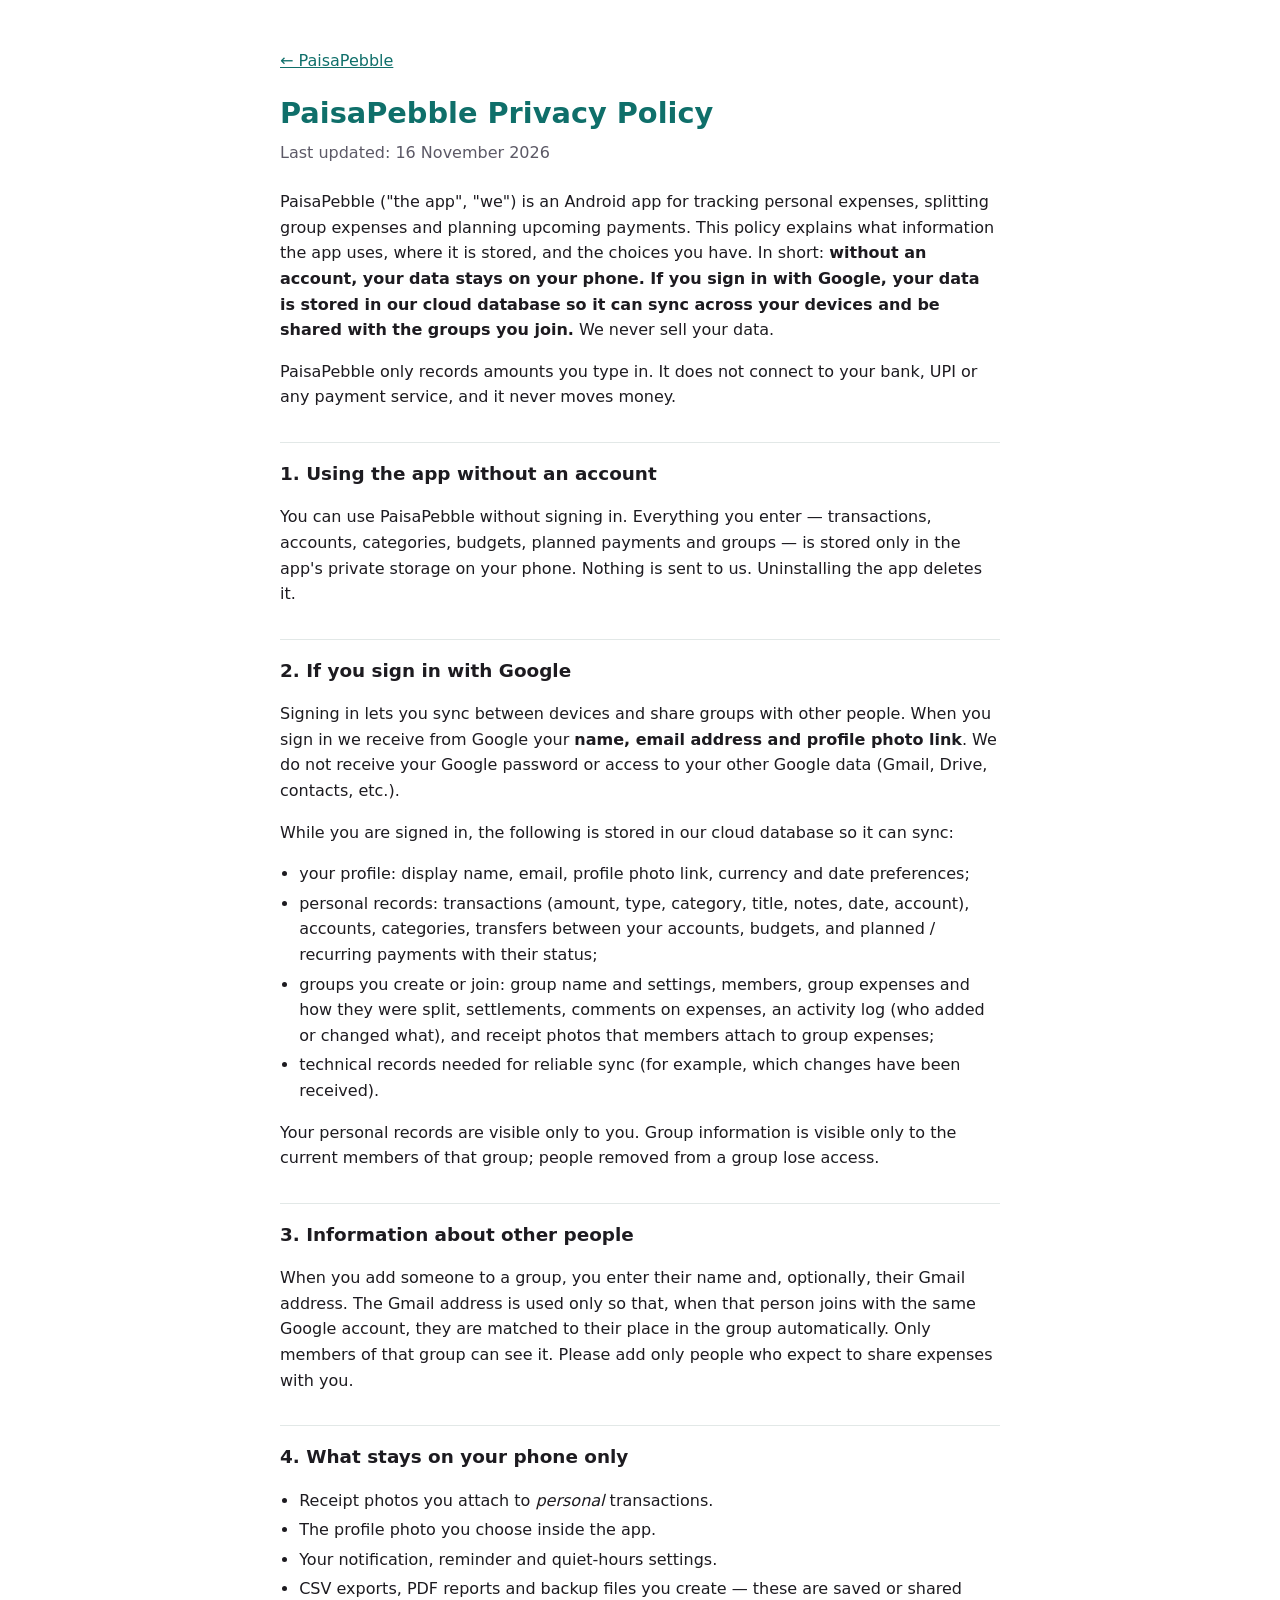
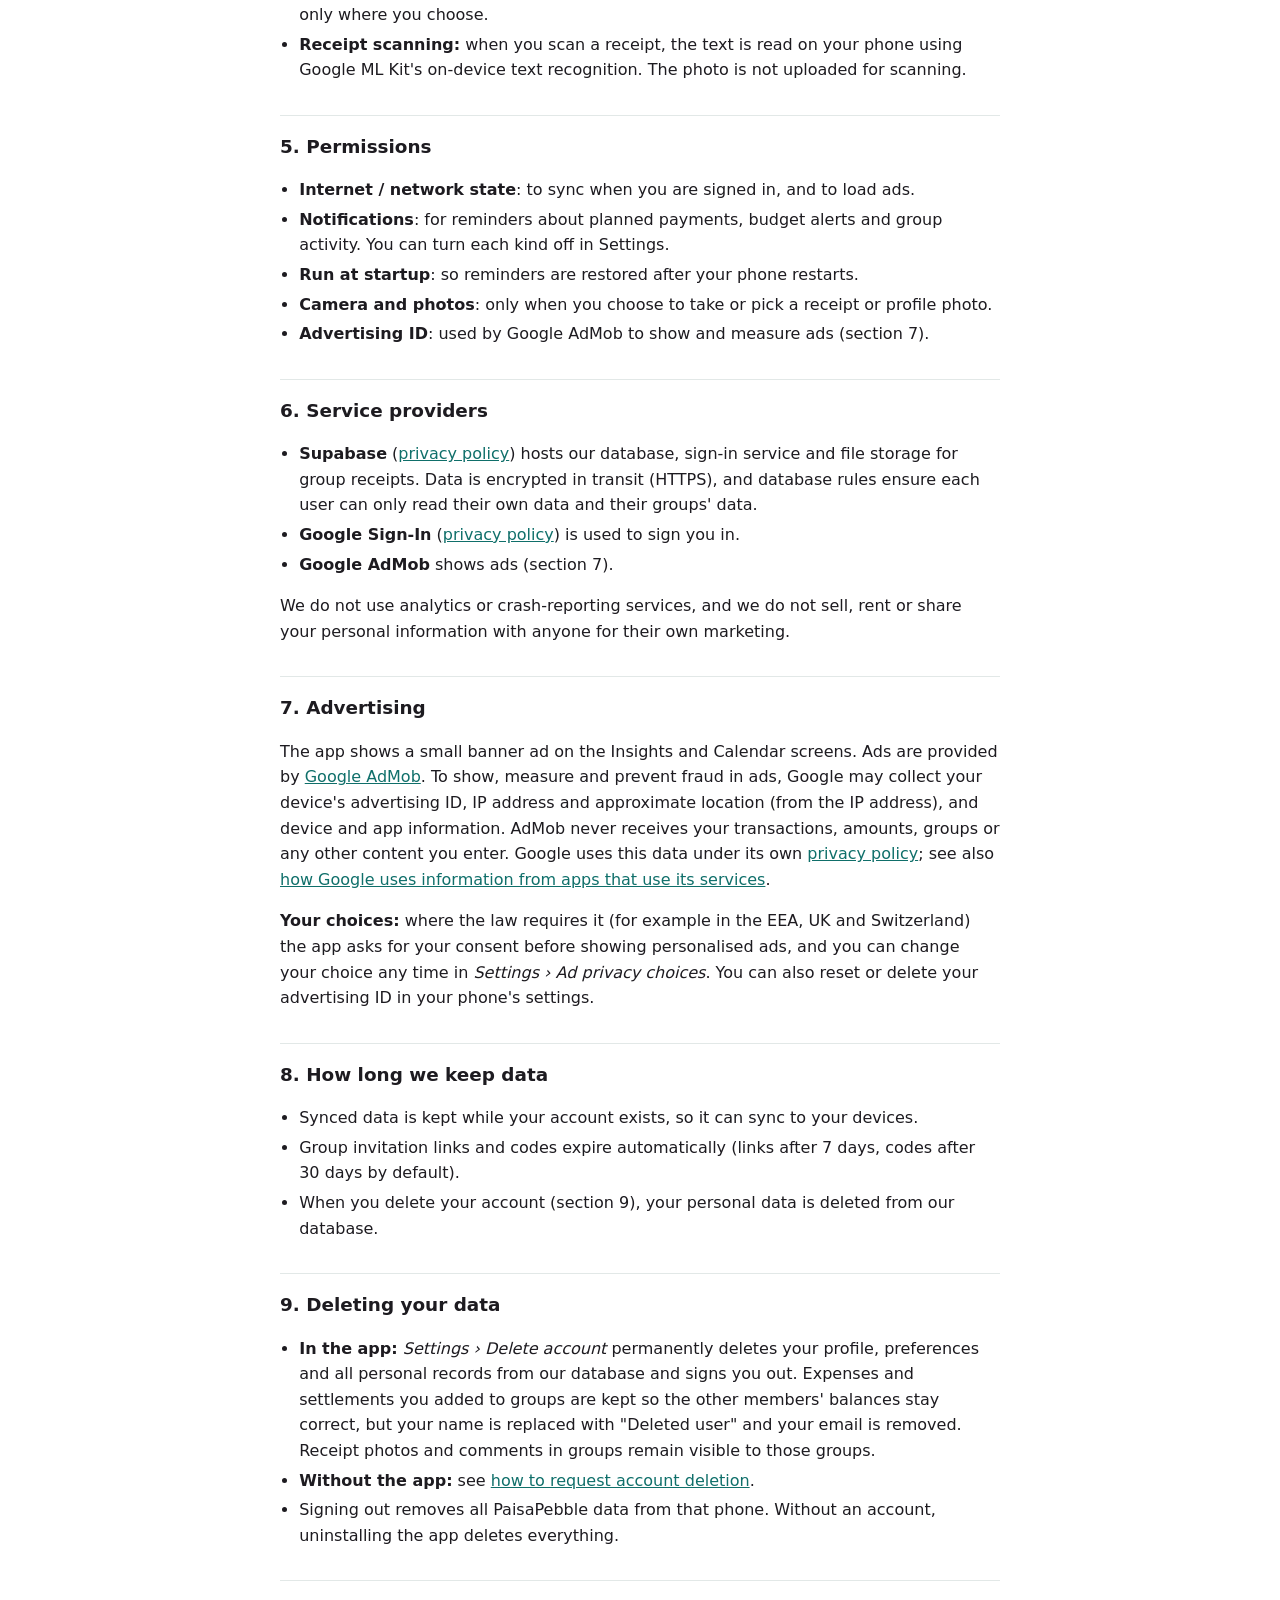
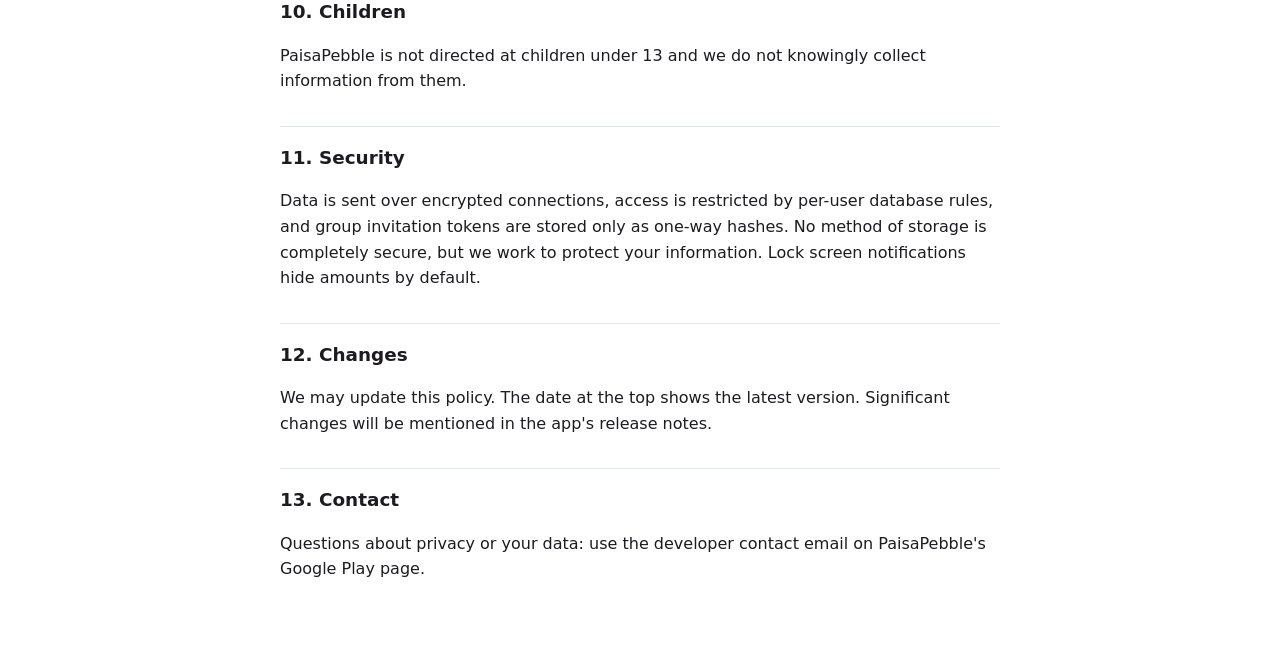
==== paisapebble/privacy-policy.html @ 3e8bea6a "Add PaisaPebble: home, privacy policy, account deletion Co-Authored-By: Claude Opus 5.5 <noreply@ant" ====
<!doctype html>
<html lang="en">
<head>
<meta charset="utf-8">
<meta name="viewport" content="width=device-width, initial-scale=1">
<title>PaisaPebble – Privacy Policy</title>
<style>
  :root { --bg: #ffffff; --fg: #1d1b20; --muted: #5c5966; --accent: #0f6f6a; --line: #e2e8e7; }
  @media (prefers-color-scheme: dark) {
    :root { --bg: #111615; --fg: #e3ebea; --muted: #a9b6b4; --accent: #6fd3cb; --line: #26302f; }
  }
  body { margin: 0; background: var(--bg); color: var(--fg);
         font: 16px/1.6 system-ui, -apple-system, "Segoe UI", Roboto, sans-serif; }
  main { max-width: 720px; margin: 0 auto; padding: 32px 16px 64px; }
  h1 { font-size: 1.8rem; margin: 0 0 4px; color: var(--accent); }
  h2 { font-size: 1.15rem; margin: 32px 0 8px; padding-top: 16px; border-top: 1px solid var(--line); }
  p.updated { color: var(--muted); margin: 0 0 24px; }
  ul { padding-left: 1.2rem; }
  li { margin: 4px 0; }
  a { color: var(--accent); }
</style>
</head>
<body>
<main>
<p><a href="./">← PaisaPebble</a></p>
<h1>PaisaPebble Privacy Policy</h1>
<p class="updated">Last updated: 16 November 2026</p>

<p>PaisaPebble ("the app", "we") is an Android app for tracking personal expenses, splitting group
expenses and planning upcoming payments. This policy explains what information the app uses, where
it is stored, and the choices you have. In short: <strong>without an account, your data stays on
your phone. If you sign in with Google, your data is stored in our cloud database so it can sync
across your devices and be shared with the groups you join.</strong> We never sell your data.</p>

<p>PaisaPebble only records amounts you type in. It does not connect to your bank, UPI or any
payment service, and it never moves money.</p>

<h2>1. Using the app without an account</h2>
<p>You can use PaisaPebble without signing in. Everything you enter — transactions, accounts,
categories, budgets, planned payments and groups — is stored only in the app's private storage on
your phone. Nothing is sent to us. Uninstalling the app deletes it.</p>

<h2>2. If you sign in with Google</h2>
<p>Signing in lets you sync between devices and share groups with other people. When you sign in we
receive from Google your <strong>name, email address and profile photo link</strong>. We do not
receive your Google password or access to your other Google data (Gmail, Drive, contacts, etc.).</p>
<p>While you are signed in, the following is stored in our cloud database so it can sync:</p>
<ul>
  <li>your profile: display name, email, profile photo link, currency and date preferences;</li>
  <li>personal records: transactions (amount, type, category, title, notes, date, account),
      accounts, categories, transfers between your accounts, budgets, and planned / recurring
      payments with their status;</li>
  <li>groups you create or join: group name and settings, members, group expenses and how they were
      split, settlements, comments on expenses, an activity log (who added or changed what), and
      receipt photos that members attach to group expenses;</li>
  <li>technical records needed for reliable sync (for example, which changes have been received).</li>
</ul>
<p>Your personal records are visible only to you. Group information is visible only to the current
members of that group; people removed from a group lose access.</p>

<h2>3. Information about other people</h2>
<p>When you add someone to a group, you enter their name and, optionally, their Gmail address. The
Gmail address is used only so that, when that person joins with the same Google account, they are
matched to their place in the group automatically. Only members of that group can see it. Please
add only people who expect to share expenses with you.</p>

<h2>4. What stays on your phone only</h2>
<ul>
  <li>Receipt photos you attach to <em>personal</em> transactions.</li>
  <li>The profile photo you choose inside the app.</li>
  <li>Your notification, reminder and quiet-hours settings.</li>
  <li>CSV exports, PDF reports and backup files you create — these are saved or shared only where
      you choose.</li>
  <li><strong>Receipt scanning:</strong> when you scan a receipt, the text is read on your phone
      using Google ML Kit's on-device text recognition. The photo is not uploaded for scanning.</li>
</ul>

<h2>5. Permissions</h2>
<ul>
  <li><strong>Internet / network state</strong>: to sync when you are signed in, and to load ads.</li>
  <li><strong>Notifications</strong>: for reminders about planned payments, budget alerts and group
      activity. You can turn each kind off in Settings.</li>
  <li><strong>Run at startup</strong>: so reminders are restored after your phone restarts.</li>
  <li><strong>Camera and photos</strong>: only when you choose to take or pick a receipt or profile
      photo.</li>
  <li><strong>Advertising ID</strong>: used by Google AdMob to show and measure ads (section 7).</li>
</ul>

<h2>6. Service providers</h2>
<ul>
  <li><strong>Supabase</strong> (<a href="https://supabase.com/privacy">privacy policy</a>) hosts our
      database, sign-in service and file storage for group receipts. Data is encrypted in transit
      (HTTPS), and database rules ensure each user can only read their own data and their groups'
      data.</li>
  <li><strong>Google Sign-In</strong> (<a href="https://policies.google.com/privacy">privacy
      policy</a>) is used to sign you in.</li>
  <li><strong>Google AdMob</strong> shows ads (section 7).</li>
</ul>
<p>We do not use analytics or crash-reporting services, and we do not sell, rent or share your
personal information with anyone for their own marketing.</p>

<h2>7. Advertising</h2>
<p>The app shows a small banner ad on the Insights and Calendar screens. Ads are provided by <a
href="https://policies.google.com/technologies/ads">Google AdMob</a>. To show, measure and prevent
fraud in ads, Google may collect your device's advertising ID, IP address and approximate location
(from the IP address), and device and app information. AdMob never receives your transactions,
amounts, groups or any other content you enter. Google uses this data under its own <a
href="https://policies.google.com/privacy">privacy policy</a>; see also <a
href="https://policies.google.com/technologies/partner-sites">how Google uses information from apps
that use its services</a>.</p>
<p><strong>Your choices:</strong> where the law requires it (for example in the EEA, UK and
Switzerland) the app asks for your consent before showing personalised ads, and you can change your
choice any time in <em>Settings › Ad privacy choices</em>. You can also reset or delete your
advertising ID in your phone's settings.</p>

<h2>8. How long we keep data</h2>
<ul>
  <li>Synced data is kept while your account exists, so it can sync to your devices.</li>
  <li>Group invitation links and codes expire automatically (links after 7 days, codes after 30
      days by default).</li>
  <li>When you delete your account (section 9), your personal data is deleted from our database.</li>
</ul>

<h2>9. Deleting your data</h2>
<ul>
  <li><strong>In the app:</strong> <em>Settings › Delete account</em> permanently deletes your
      profile, preferences and all personal records from our database and signs you out. Expenses
      and settlements you added to groups are kept so the other members' balances stay correct, but
      your name is replaced with "Deleted user" and your email is removed. Receipt photos and
      comments in groups remain visible to those groups.</li>
  <li><strong>Without the app:</strong> see <a href="delete-account.html">how to request account
      deletion</a>.</li>
  <li>Signing out removes all PaisaPebble data from that phone. Without an account, uninstalling the
      app deletes everything.</li>
</ul>

<h2>10. Children</h2>
<p>PaisaPebble is not directed at children under 13 and we do not knowingly collect information from
them.</p>

<h2>11. Security</h2>
<p>Data is sent over encrypted connections, access is restricted by per-user database rules, and
group invitation tokens are stored only as one-way hashes. No method of storage is completely secure,
but we work to protect your information. Lock screen notifications hide amounts by default.</p>

<h2>12. Changes</h2>
<p>We may update this policy. The date at the top shows the latest version. Significant changes will
be mentioned in the app's release notes.</p>

<h2>13. Contact</h2>
<p>Questions about privacy or your data: use the developer contact email on PaisaPebble's Google Play
page.</p>
</main>
</body>
</html>
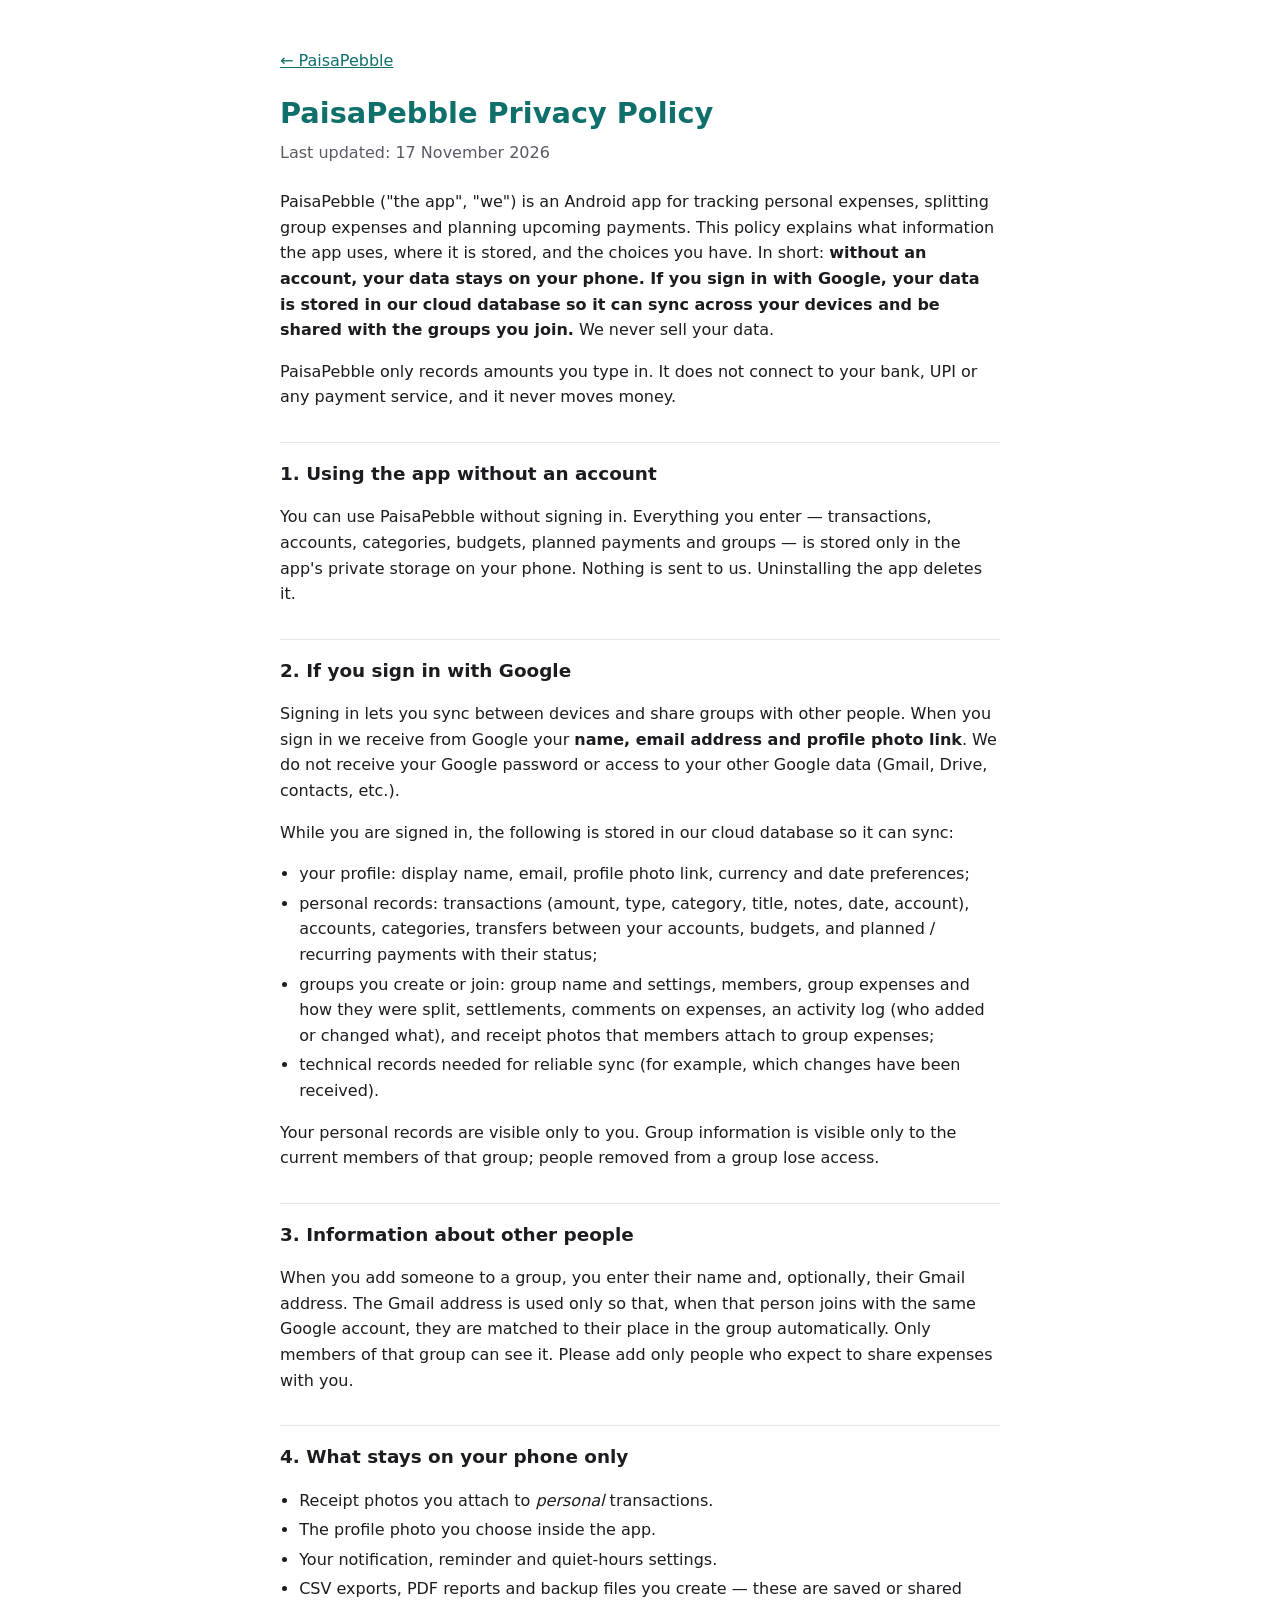
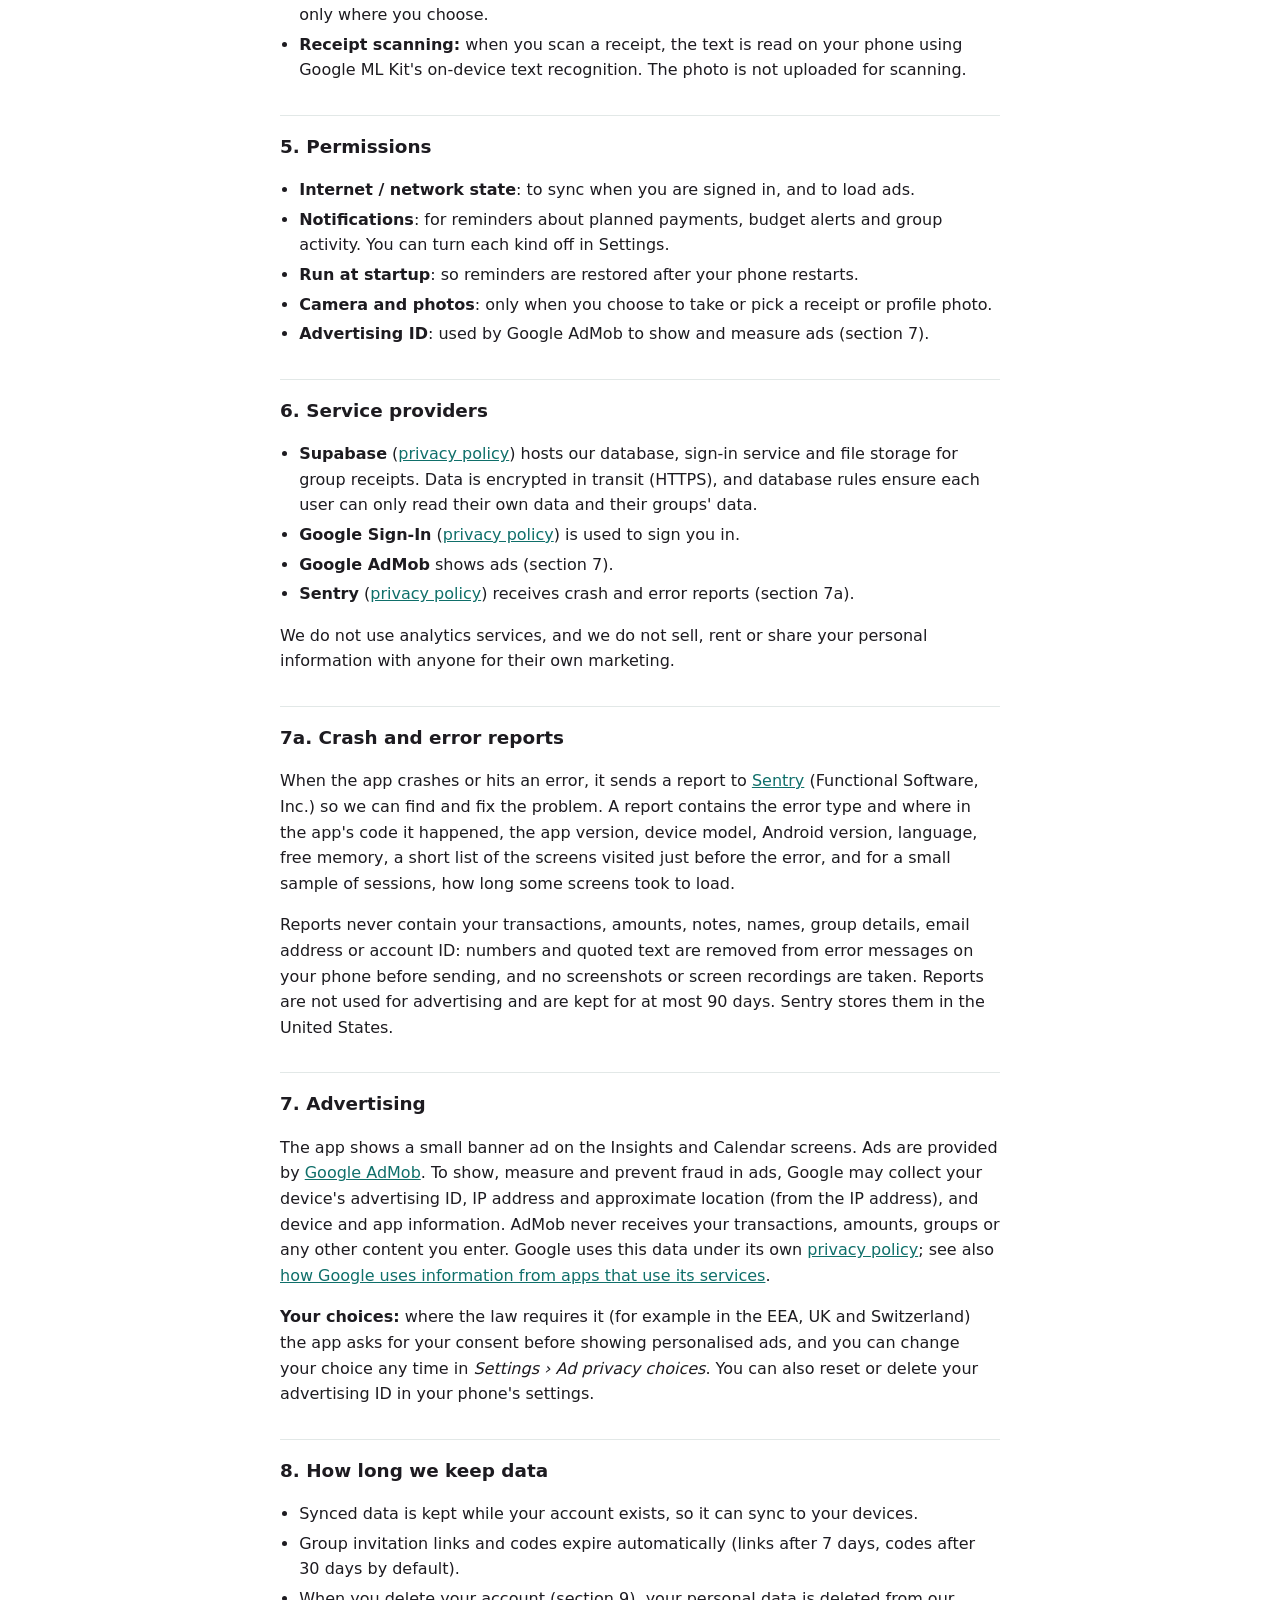
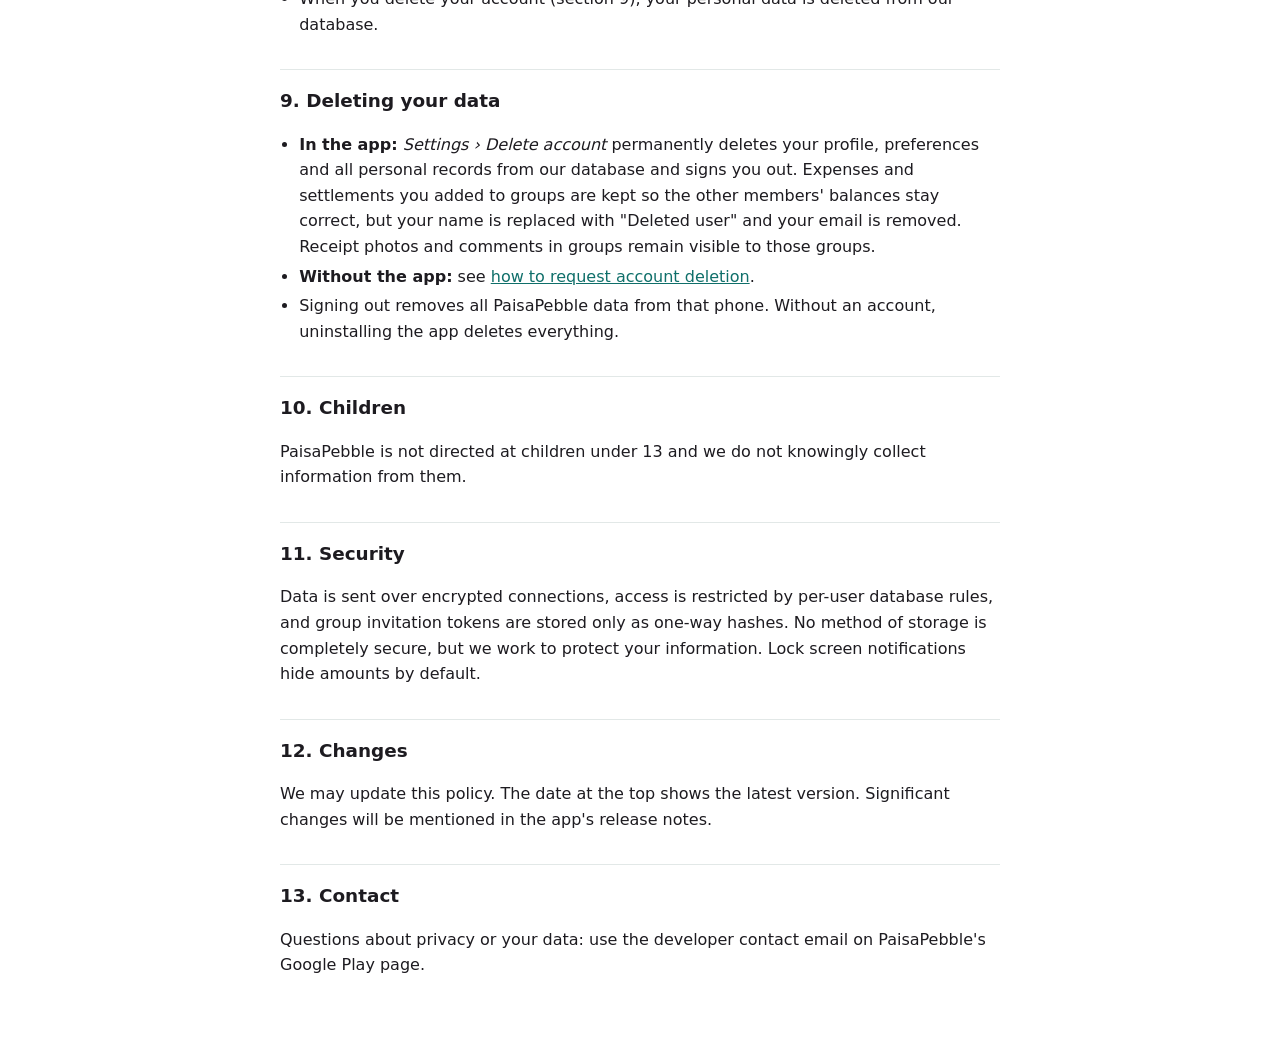
==== commit 3f632b5c: "PaisaPebble privacy policy: add Sentry crash reports Co-Authored-By: Claude Opus 5.5 <noreply@anthro" ====
--- a/paisapebble/privacy-policy.html
+++ b/paisapebble/privacy-policy.html
@@ -24,7 +24,7 @@
 <main>
 <p><a href="./">← PaisaPebble</a></p>
 <h1>PaisaPebble Privacy Policy</h1>
-<p class="updated">Last updated: 16 November 2026</p>
+<p class="updated">Last updated: 17 November 2026</p>
 
 <p>PaisaPebble ("the app", "we") is an Android app for tracking personal expenses, splitting group
 expenses and planning upcoming payments. This policy explains what information the app uses, where
@@ -95,9 +95,22 @@
   <li><strong>Google Sign-In</strong> (<a href="https://policies.google.com/privacy">privacy
       policy</a>) is used to sign you in.</li>
   <li><strong>Google AdMob</strong> shows ads (section 7).</li>
+  <li><strong>Sentry</strong> (<a href="https://sentry.io/privacy/">privacy policy</a>) receives crash
+      and error reports (section 7a).</li>
 </ul>
-<p>We do not use analytics or crash-reporting services, and we do not sell, rent or share your
-personal information with anyone for their own marketing.</p>
+<p>We do not use analytics services, and we do not sell, rent or share your personal information with
+anyone for their own marketing.</p>
+
+<h2>7a. Crash and error reports</h2>
+<p>When the app crashes or hits an error, it sends a report to <a
+href="https://sentry.io/privacy/">Sentry</a> (Functional Software, Inc.) so we can find and fix the
+problem. A report contains the error type and where in the app's code it happened, the app version,
+device model, Android version, language, free memory, a short list of the screens visited just
+before the error, and for a small sample of sessions, how long some screens took to load.</p>
+<p>Reports never contain your transactions, amounts, notes, names, group details, email address or
+account ID: numbers and quoted text are removed from error messages on your phone before sending, and
+no screenshots or screen recordings are taken. Reports are not used for advertising and are kept for
+at most 90 days. Sentry stores them in the United States.</p>
 
 <h2>7. Advertising</h2>
 <p>The app shows a small banner ad on the Insights and Calendar screens. Ads are provided by <a
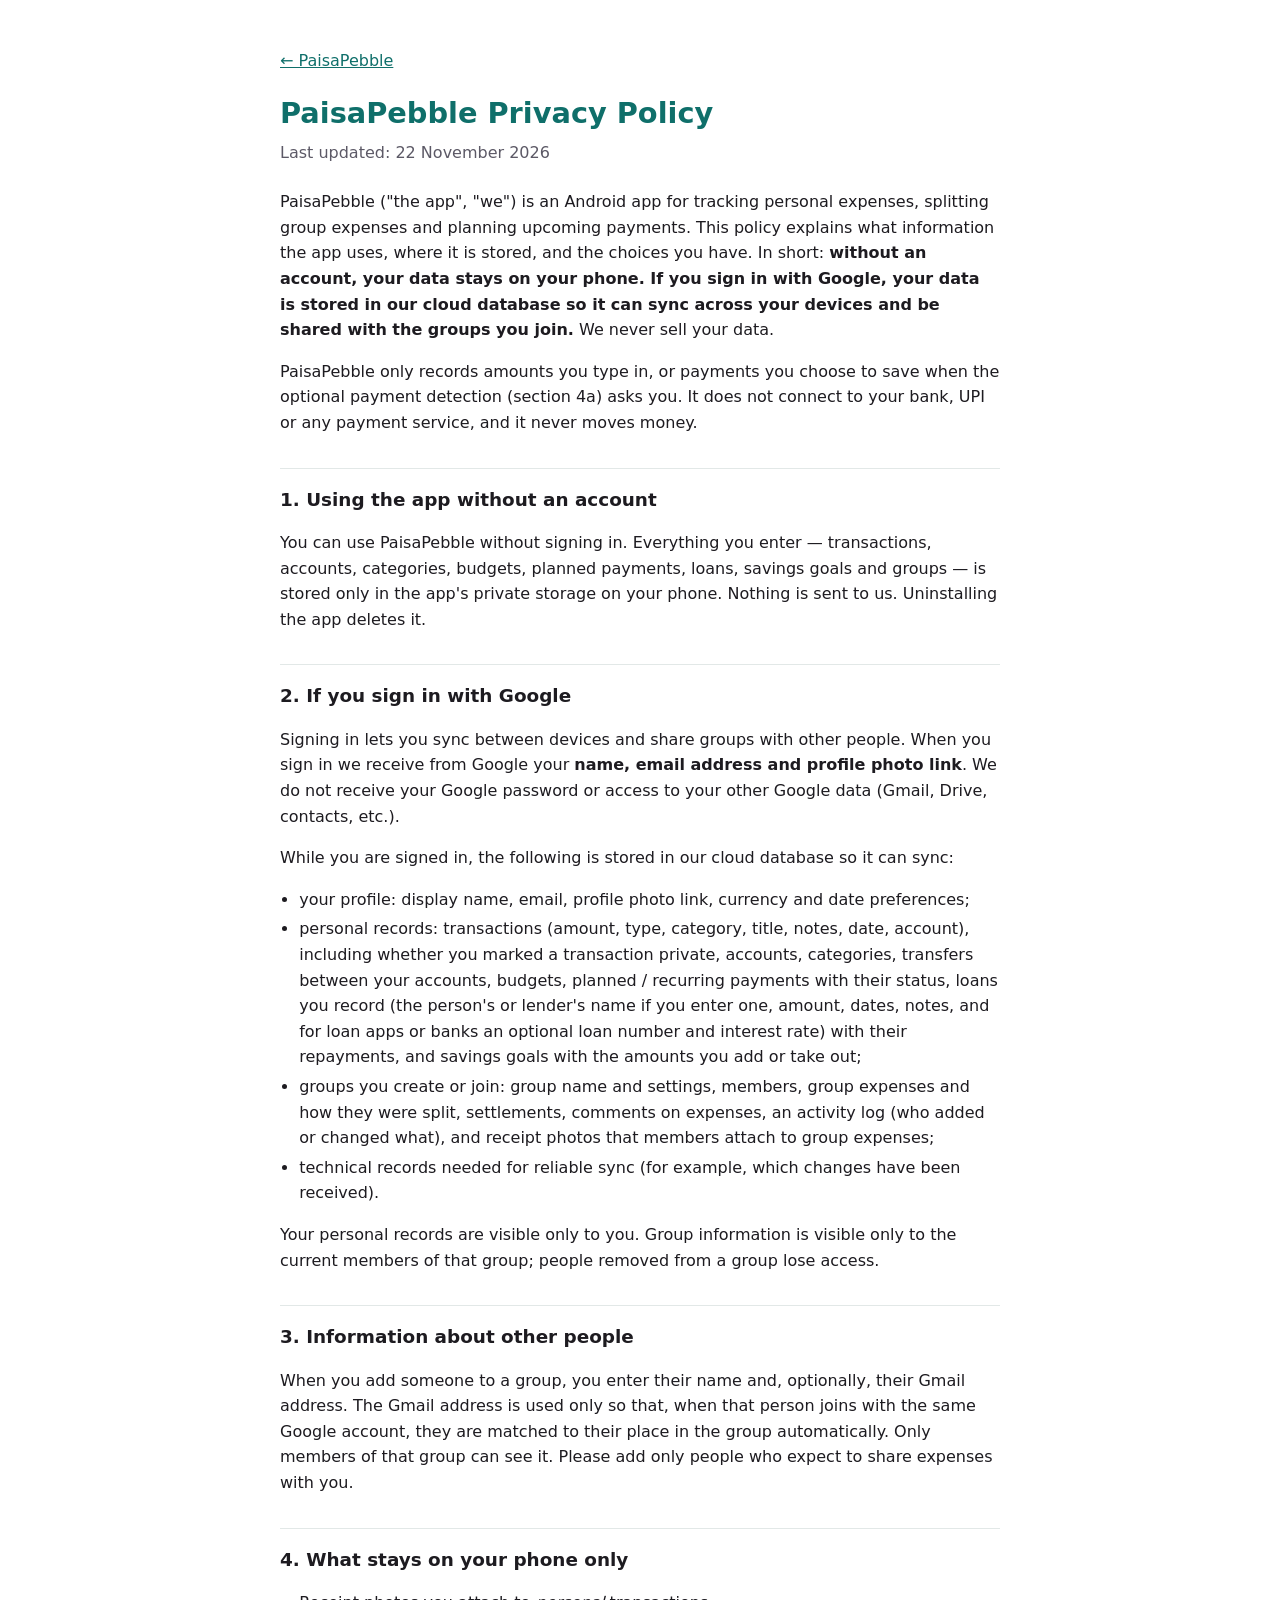
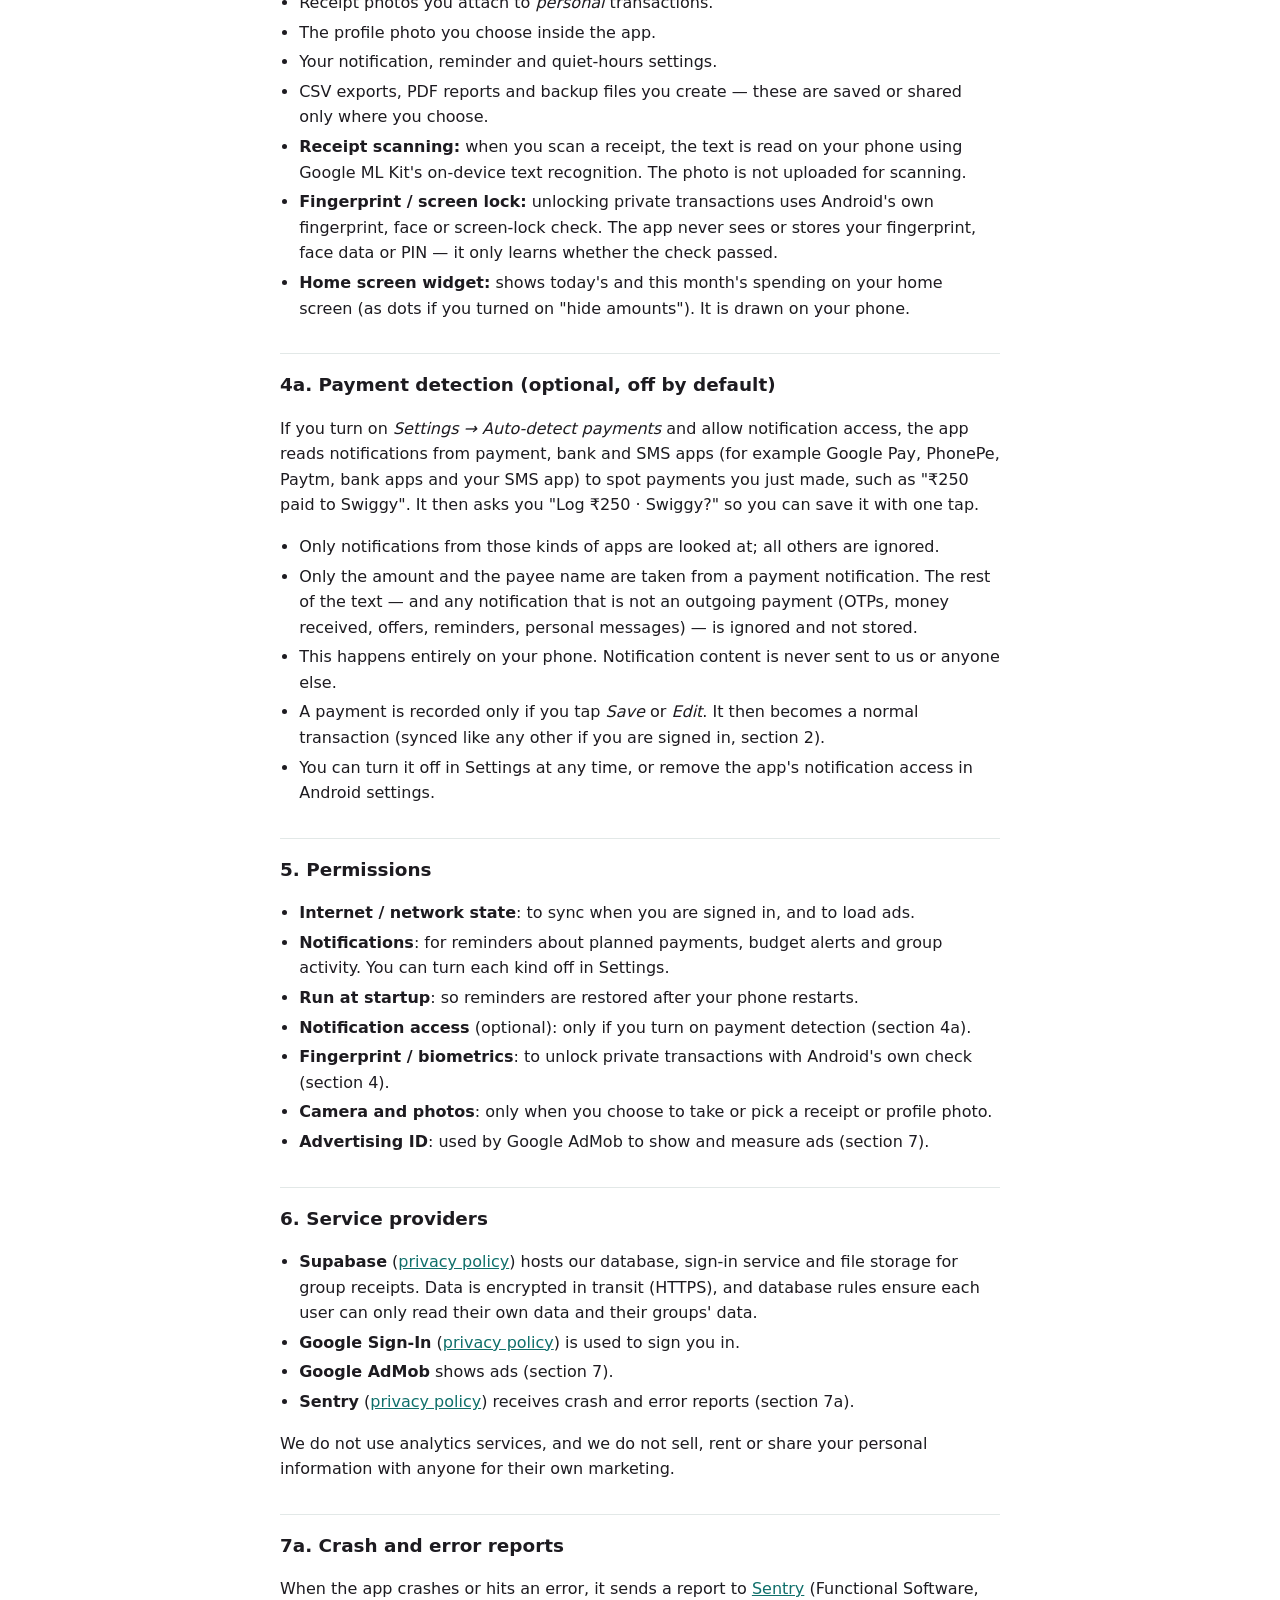
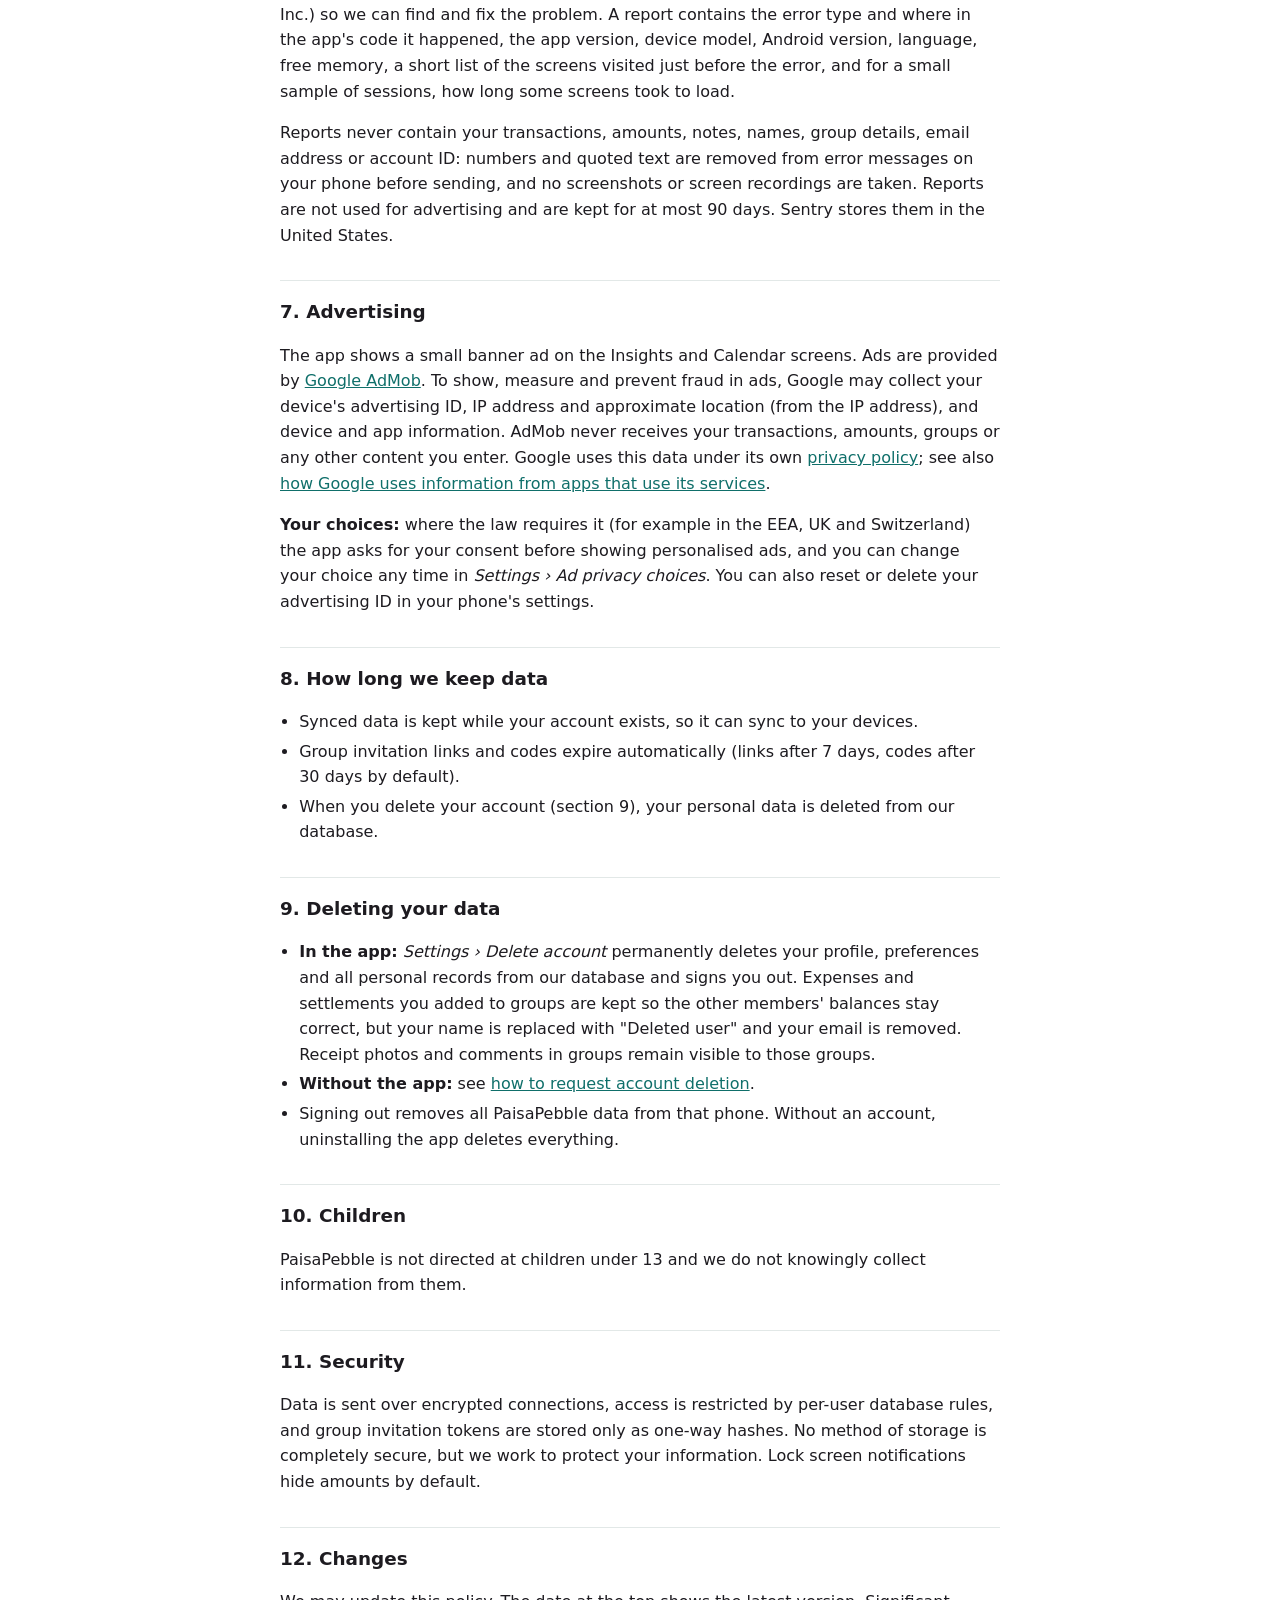
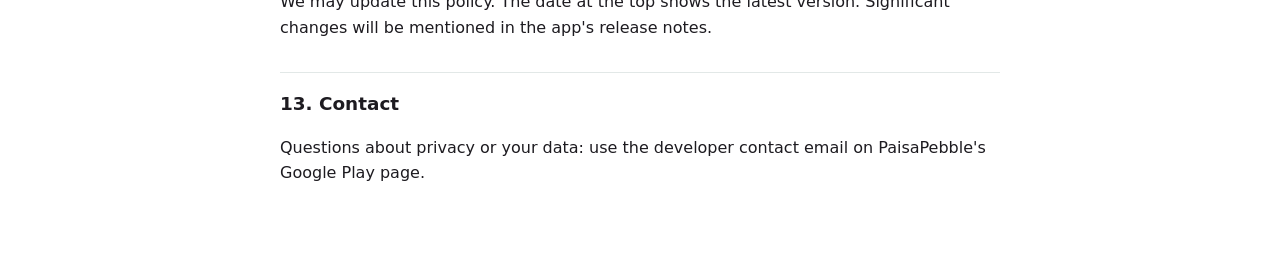
==== commit 7e094ee6: "PaisaPebble privacy policy: loans, savings goals, private transactions, payment detection Co-Authore" ====
--- a/paisapebble/privacy-policy.html
+++ b/paisapebble/privacy-policy.html
@@ -24,7 +24,7 @@
 <main>
 <p><a href="./">← PaisaPebble</a></p>
 <h1>PaisaPebble Privacy Policy</h1>
-<p class="updated">Last updated: 17 November 2026</p>
+<p class="updated">Last updated: 22 November 2026</p>
 
 <p>PaisaPebble ("the app", "we") is an Android app for tracking personal expenses, splitting group
 expenses and planning upcoming payments. This policy explains what information the app uses, where
@@ -32,12 +32,13 @@
 your phone. If you sign in with Google, your data is stored in our cloud database so it can sync
 across your devices and be shared with the groups you join.</strong> We never sell your data.</p>
 
-<p>PaisaPebble only records amounts you type in. It does not connect to your bank, UPI or any
-payment service, and it never moves money.</p>
+<p>PaisaPebble only records amounts you type in, or payments you choose to save when the optional
+payment detection (section 4a) asks you. It does not connect to your bank, UPI or any payment
+service, and it never moves money.</p>
 
 <h2>1. Using the app without an account</h2>
 <p>You can use PaisaPebble without signing in. Everything you enter — transactions, accounts,
-categories, budgets, planned payments and groups — is stored only in the app's private storage on
+categories, budgets, planned payments, loans, savings goals and groups — is stored only in the app's private storage on
 your phone. Nothing is sent to us. Uninstalling the app deletes it.</p>
 
 <h2>2. If you sign in with Google</h2>
@@ -48,8 +49,11 @@
 <ul>
   <li>your profile: display name, email, profile photo link, currency and date preferences;</li>
   <li>personal records: transactions (amount, type, category, title, notes, date, account),
-      accounts, categories, transfers between your accounts, budgets, and planned / recurring
-      payments with their status;</li>
+      including whether you marked a transaction private, accounts, categories, transfers between
+      your accounts, budgets, planned / recurring payments with their status, loans you record (the
+      person's or lender's name if you enter one, amount, dates, notes, and for loan apps or banks an
+      optional loan number and interest rate) with their repayments, and savings goals with the
+      amounts you add or take out;</li>
   <li>groups you create or join: group name and settings, members, group expenses and how they were
       split, settlements, comments on expenses, an activity log (who added or changed what), and
       receipt photos that members attach to group expenses;</li>
@@ -73,6 +77,29 @@
       you choose.</li>
   <li><strong>Receipt scanning:</strong> when you scan a receipt, the text is read on your phone
       using Google ML Kit's on-device text recognition. The photo is not uploaded for scanning.</li>
+  <li><strong>Fingerprint / screen lock:</strong> unlocking private transactions uses Android's
+      own fingerprint, face or screen-lock check. The app never sees or stores your fingerprint,
+      face data or PIN — it only learns whether the check passed.</li>
+  <li><strong>Home screen widget:</strong> shows today's and this month's spending on your home
+      screen (as dots if you turned on "hide amounts"). It is drawn on your phone.</li>
+</ul>
+
+<h2>4a. Payment detection (optional, off by default)</h2>
+<p>If you turn on <em>Settings → Auto-detect payments</em> and allow notification access, the app
+reads notifications from payment, bank and SMS apps (for example Google Pay, PhonePe, Paytm, bank
+apps and your SMS app) to spot payments you just made, such as "₹250 paid to Swiggy". It then asks
+you "Log ₹250 · Swiggy?" so you can save it with one tap.</p>
+<ul>
+  <li>Only notifications from those kinds of apps are looked at; all others are ignored.</li>
+  <li>Only the amount and the payee name are taken from a payment notification. The rest of the
+      text — and any notification that is not an outgoing payment (OTPs, money received, offers,
+      reminders, personal messages) — is ignored and not stored.</li>
+  <li>This happens entirely on your phone. Notification content is never sent to us or anyone
+      else.</li>
+  <li>A payment is recorded only if you tap <em>Save</em> or <em>Edit</em>. It then becomes a normal
+      transaction (synced like any other if you are signed in, section 2).</li>
+  <li>You can turn it off in Settings at any time, or remove the app's notification access in
+      Android settings.</li>
 </ul>
 
 <h2>5. Permissions</h2>
@@ -81,6 +108,10 @@
   <li><strong>Notifications</strong>: for reminders about planned payments, budget alerts and group
       activity. You can turn each kind off in Settings.</li>
   <li><strong>Run at startup</strong>: so reminders are restored after your phone restarts.</li>
+  <li><strong>Notification access</strong> (optional): only if you turn on payment detection
+      (section 4a).</li>
+  <li><strong>Fingerprint / biometrics</strong>: to unlock private transactions with Android's
+      own check (section 4).</li>
   <li><strong>Camera and photos</strong>: only when you choose to take or pick a receipt or profile
       photo.</li>
   <li><strong>Advertising ID</strong>: used by Google AdMob to show and measure ads (section 7).</li>
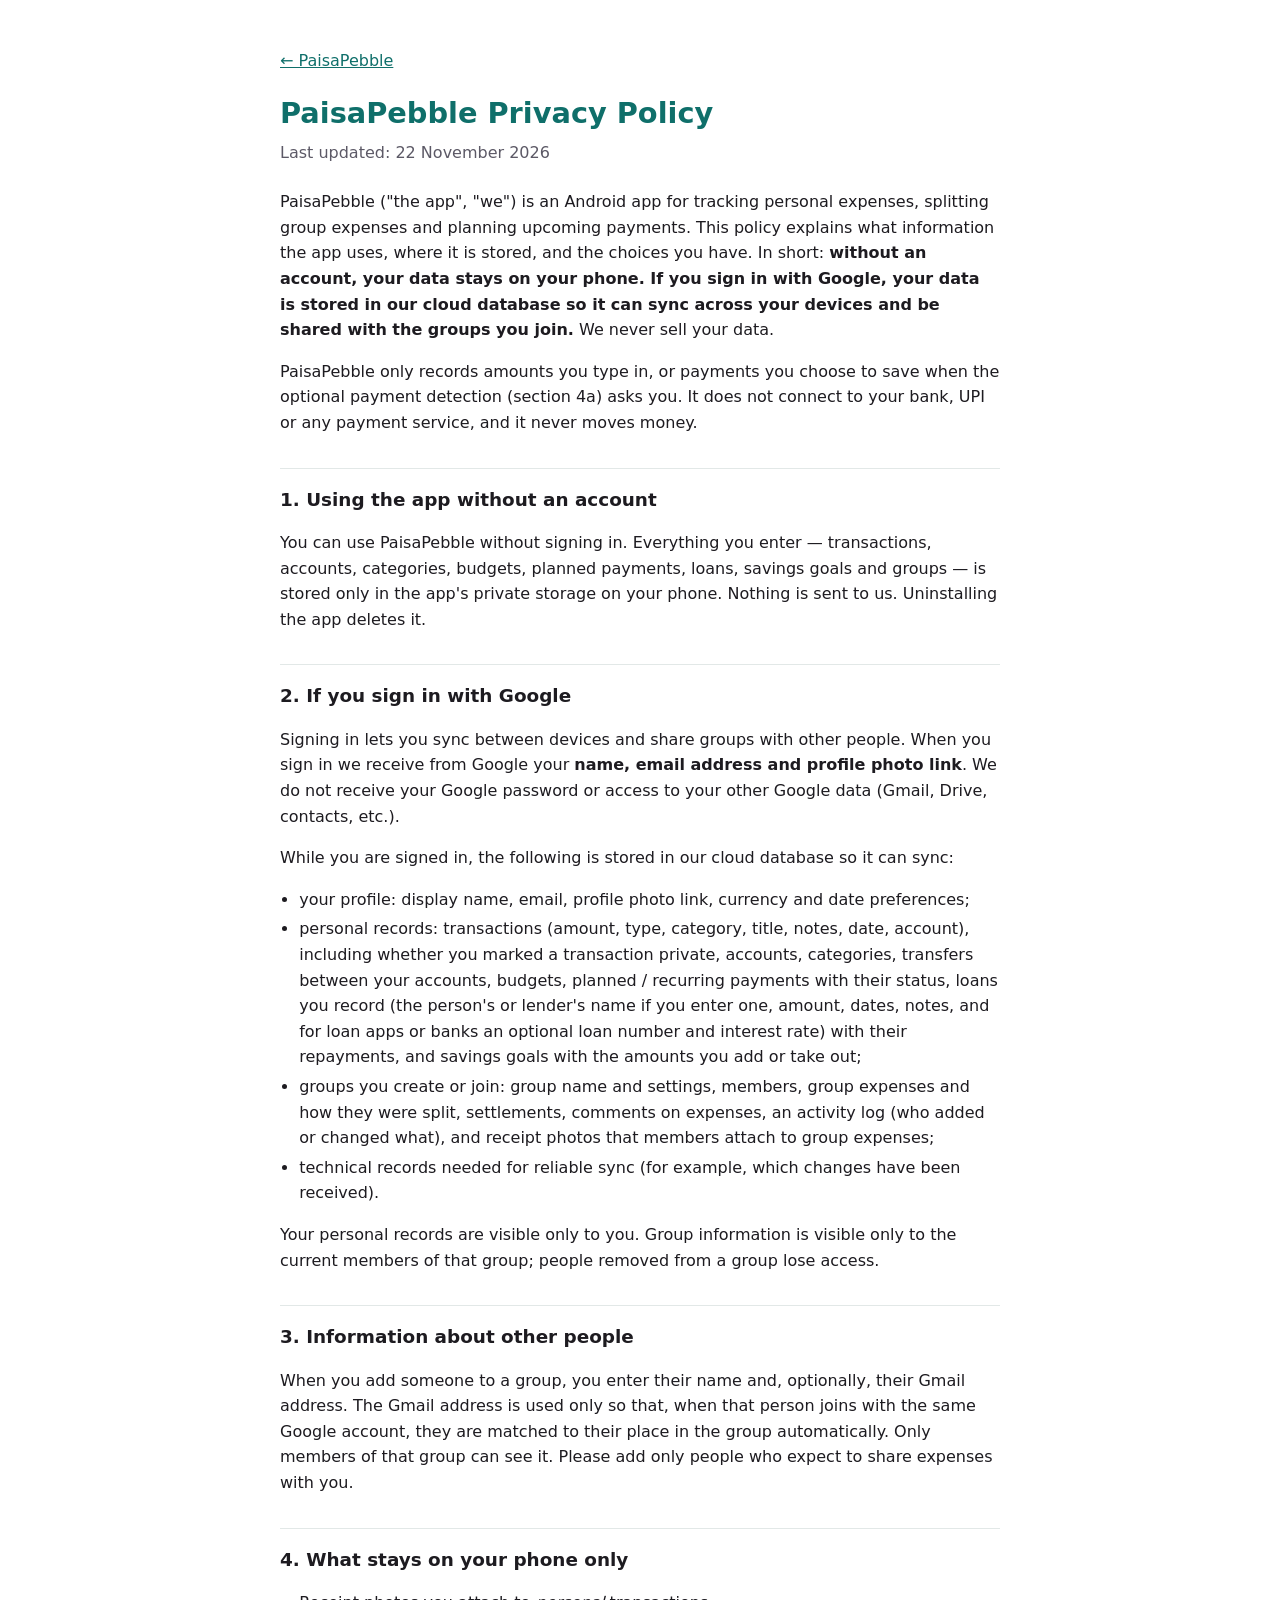
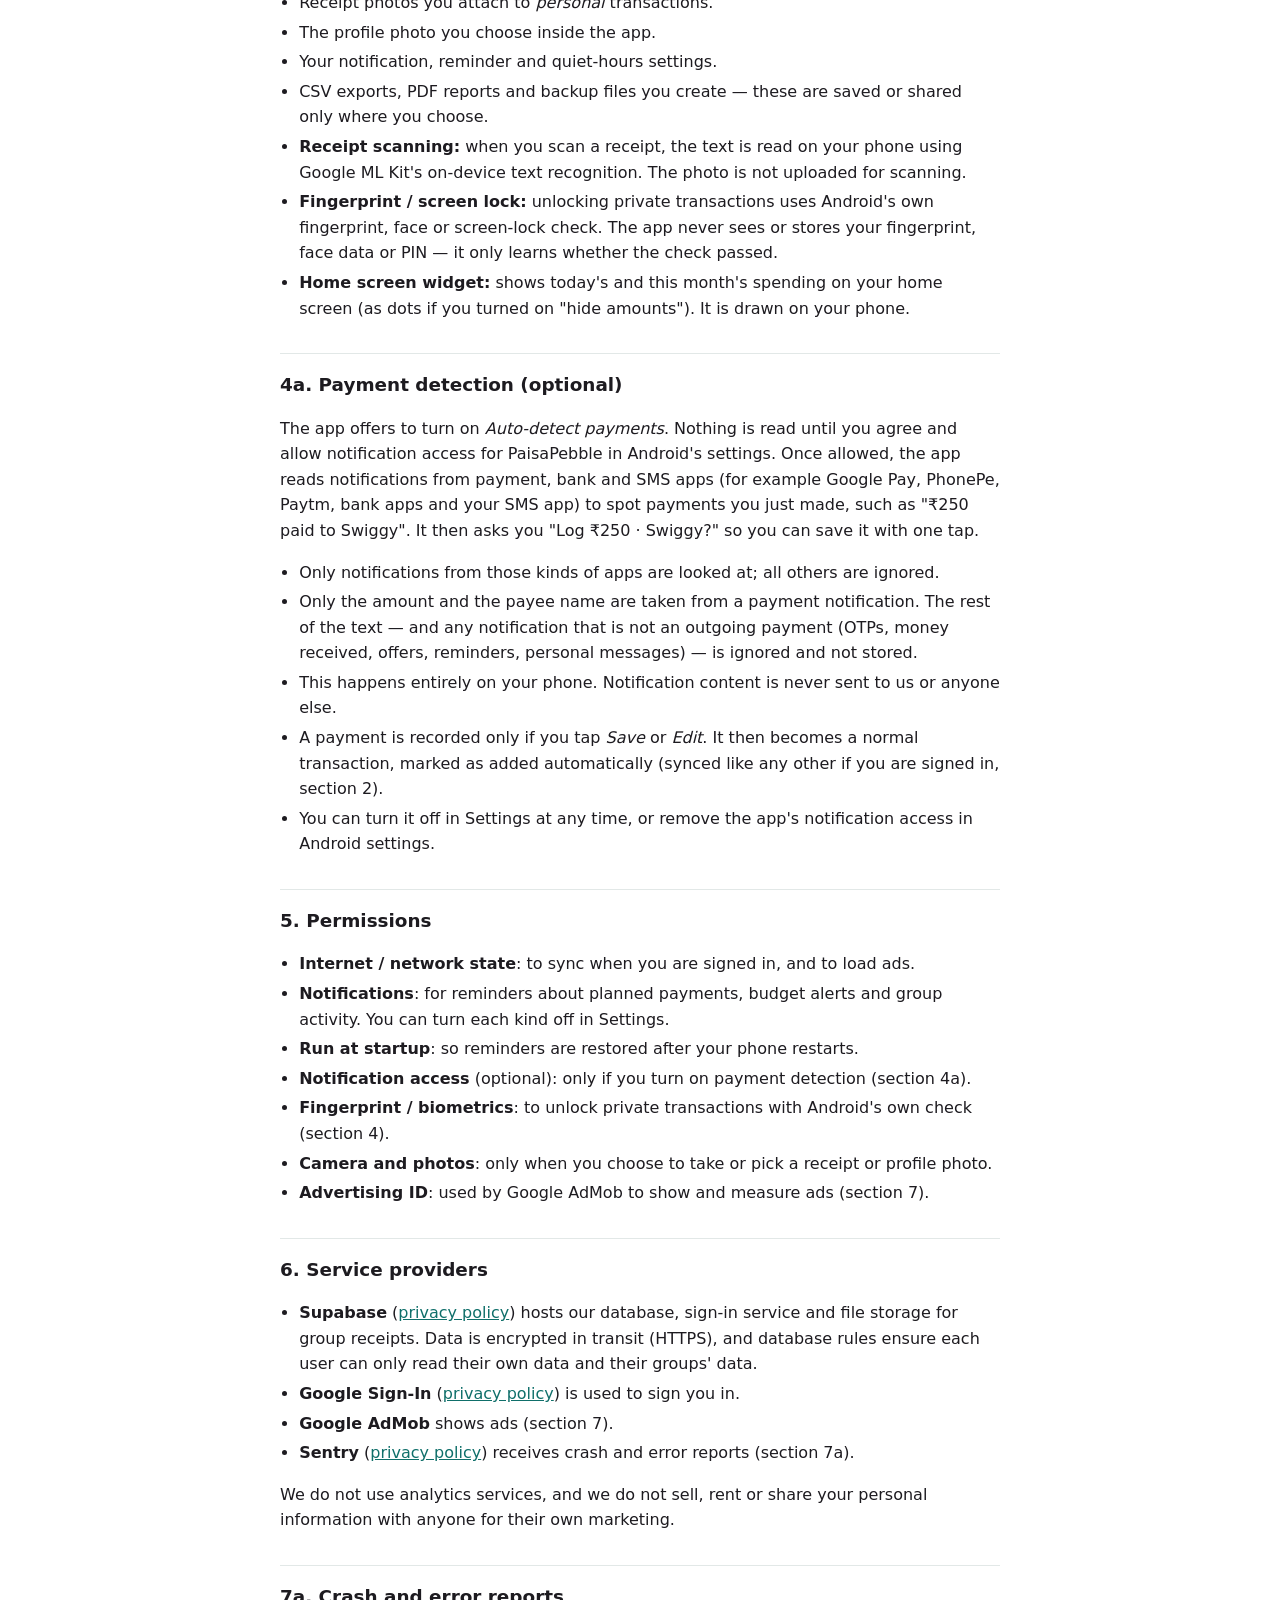
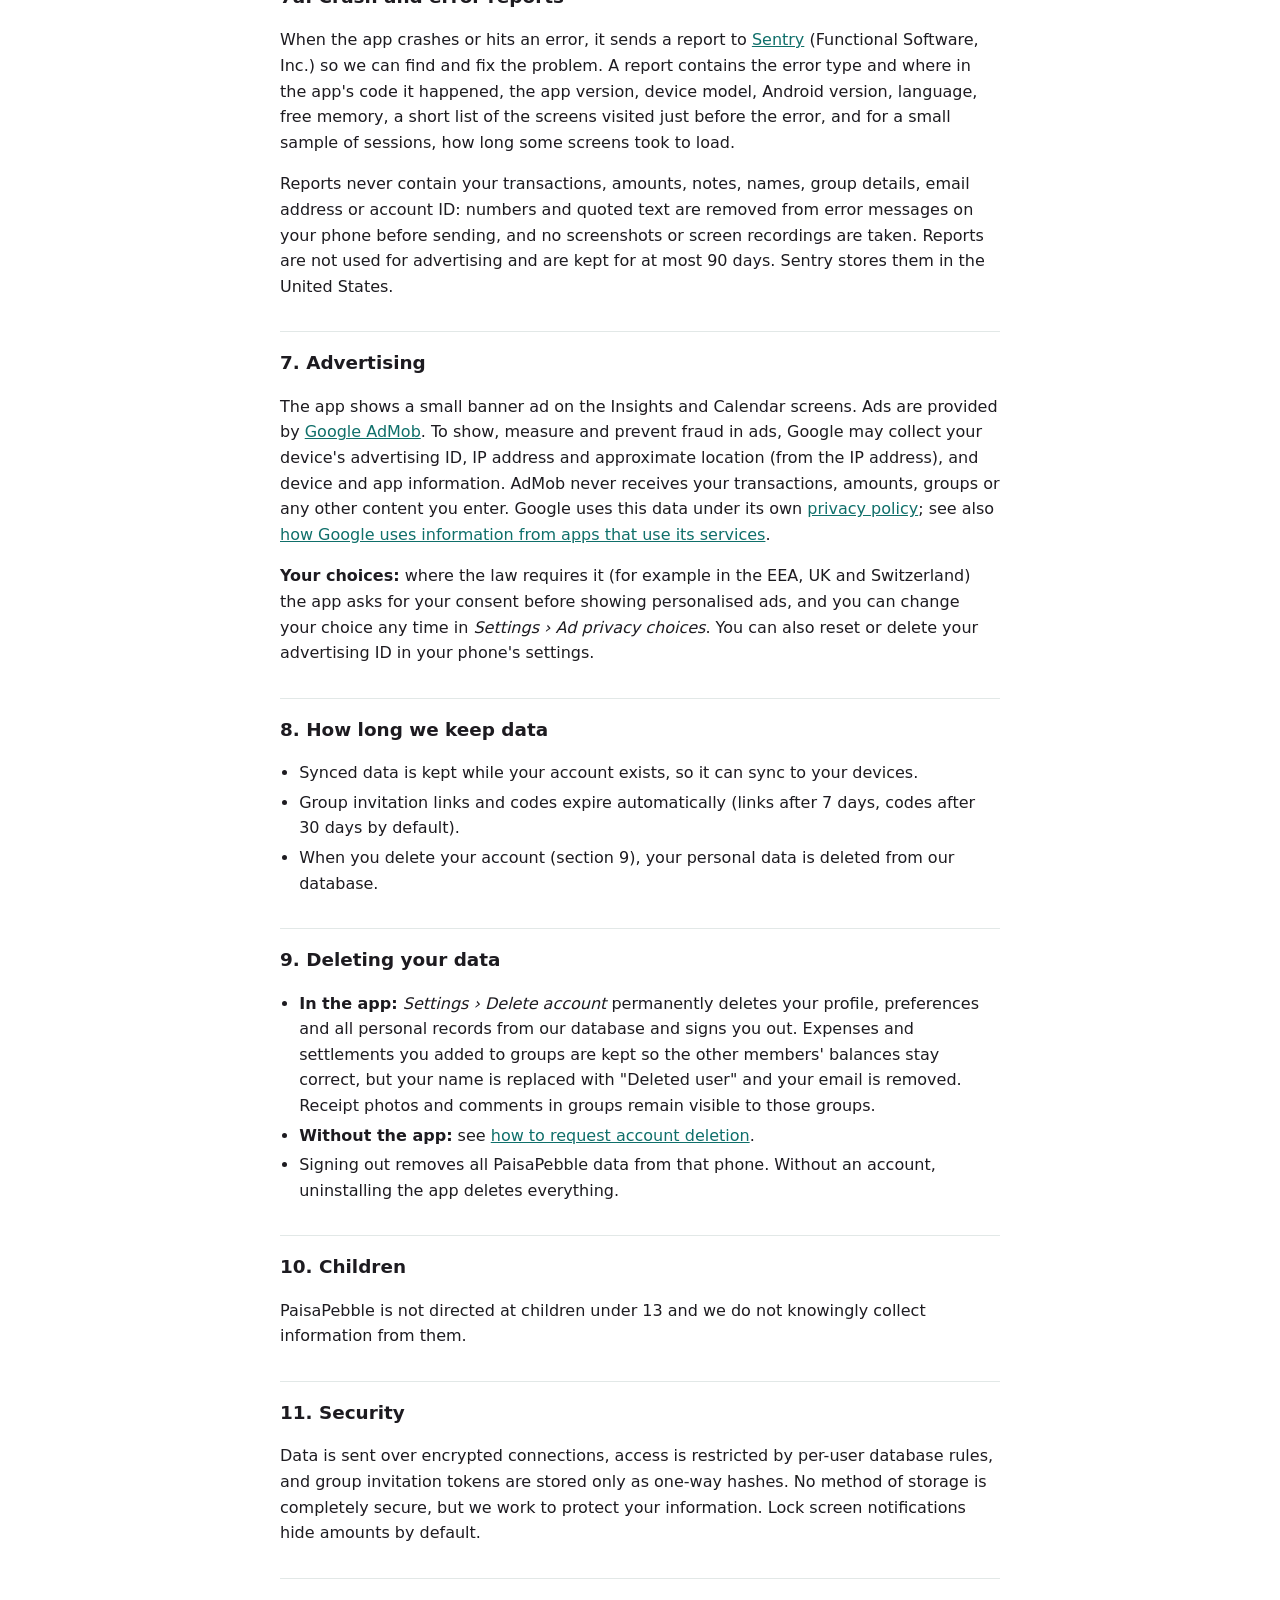
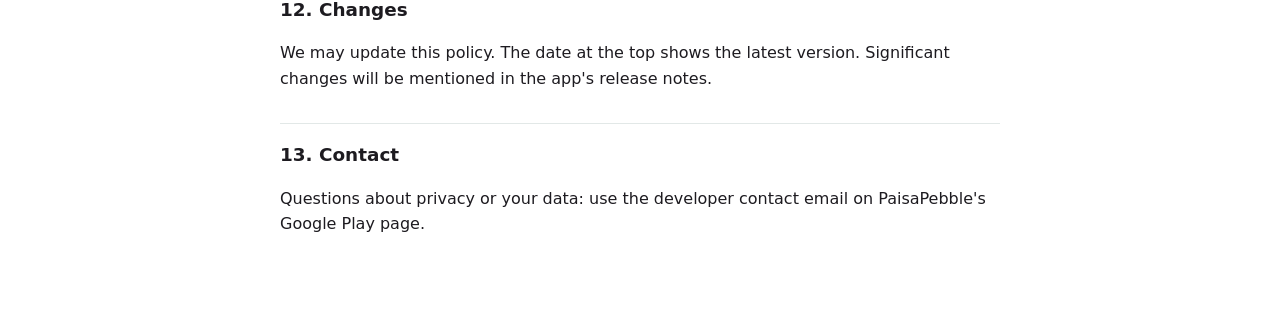
==== commit 322cebdd: "PaisaPebble privacy policy: payment detection is offered in-app; auto-added transactions are marked " ====
--- a/paisapebble/privacy-policy.html
+++ b/paisapebble/privacy-policy.html
@@ -84,9 +84,9 @@
       screen (as dots if you turned on "hide amounts"). It is drawn on your phone.</li>
 </ul>
 
-<h2>4a. Payment detection (optional, off by default)</h2>
-<p>If you turn on <em>Settings → Auto-detect payments</em> and allow notification access, the app
-reads notifications from payment, bank and SMS apps (for example Google Pay, PhonePe, Paytm, bank
+<h2>4a. Payment detection (optional)</h2>
+<p>The app offers to turn on <em>Auto-detect payments</em>. Nothing is read until you agree and
+allow notification access for PaisaPebble in Android's settings. Once allowed, the app reads notifications from payment, bank and SMS apps (for example Google Pay, PhonePe, Paytm, bank
 apps and your SMS app) to spot payments you just made, such as "₹250 paid to Swiggy". It then asks
 you "Log ₹250 · Swiggy?" so you can save it with one tap.</p>
 <ul>
@@ -97,7 +97,8 @@
   <li>This happens entirely on your phone. Notification content is never sent to us or anyone
       else.</li>
   <li>A payment is recorded only if you tap <em>Save</em> or <em>Edit</em>. It then becomes a normal
-      transaction (synced like any other if you are signed in, section 2).</li>
+      transaction, marked as added automatically (synced like any other if you are signed in,
+      section 2).</li>
   <li>You can turn it off in Settings at any time, or remove the app's notification access in
       Android settings.</li>
 </ul>
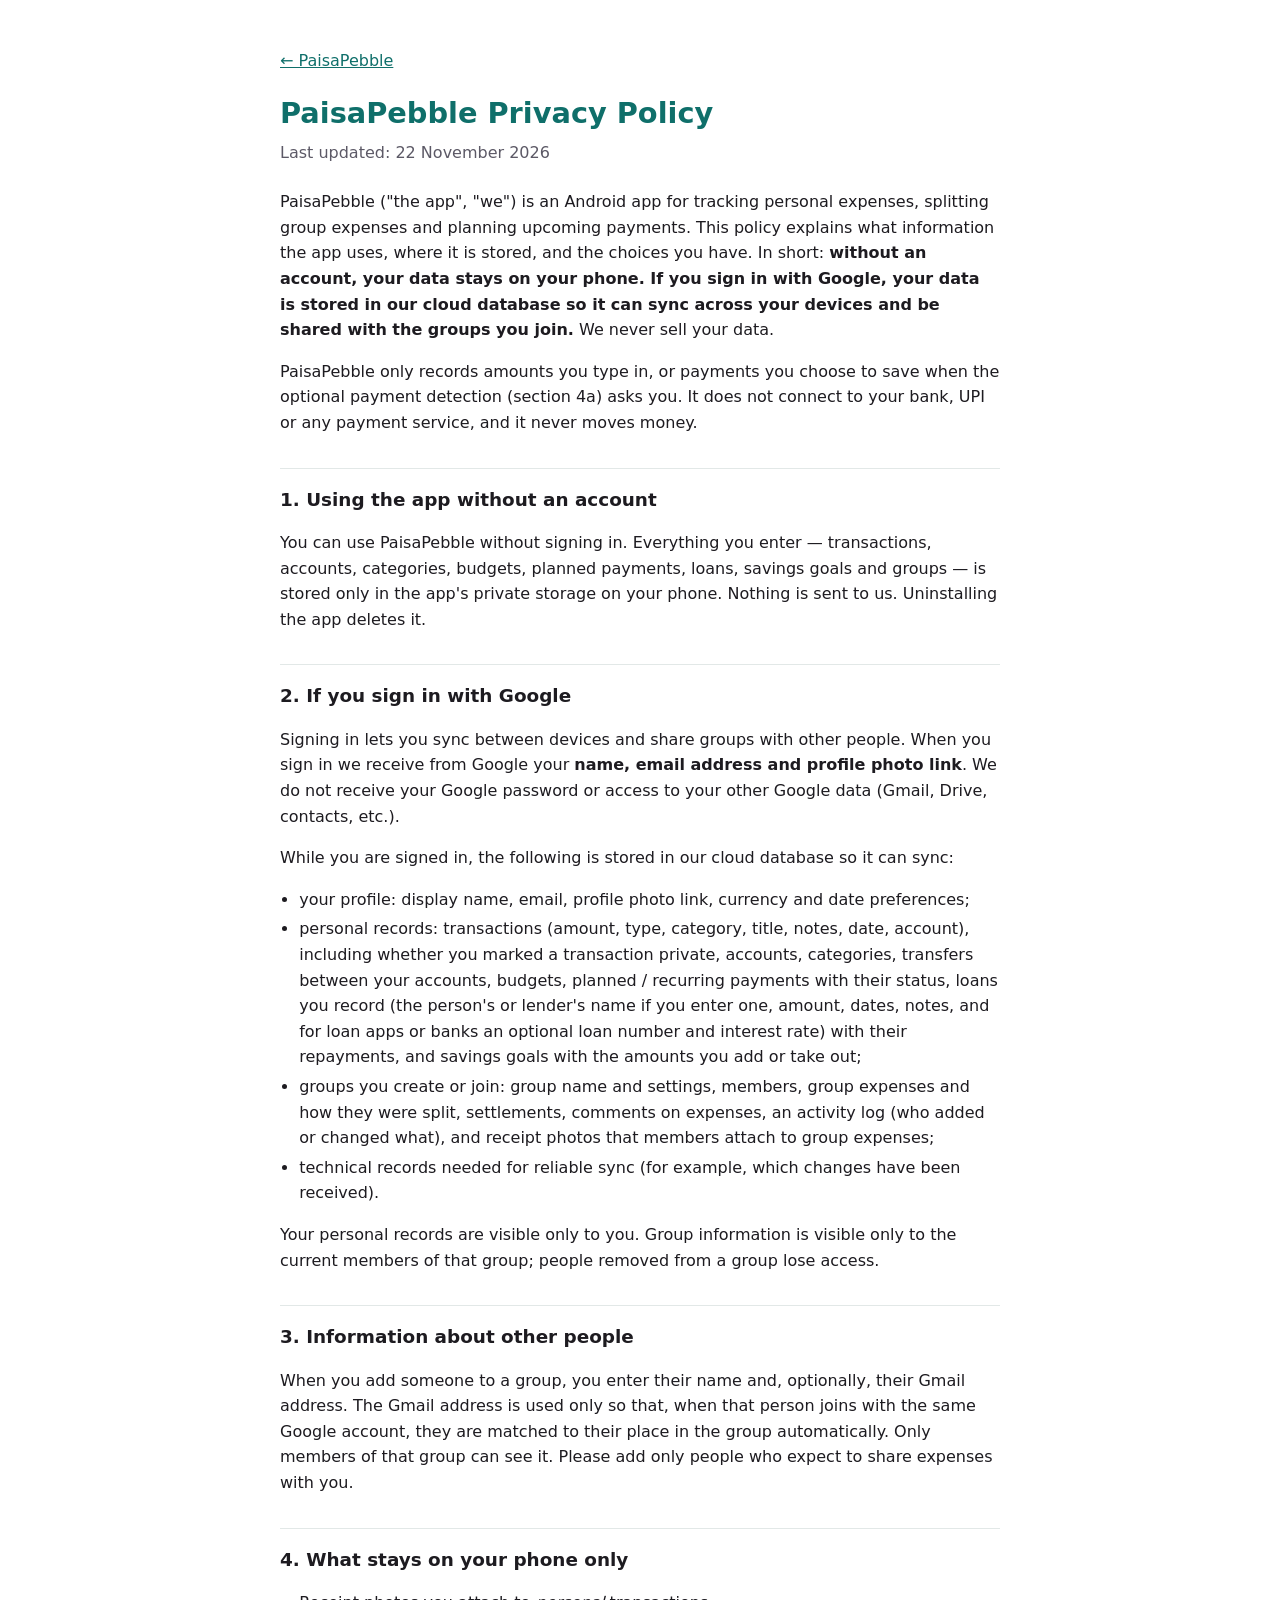
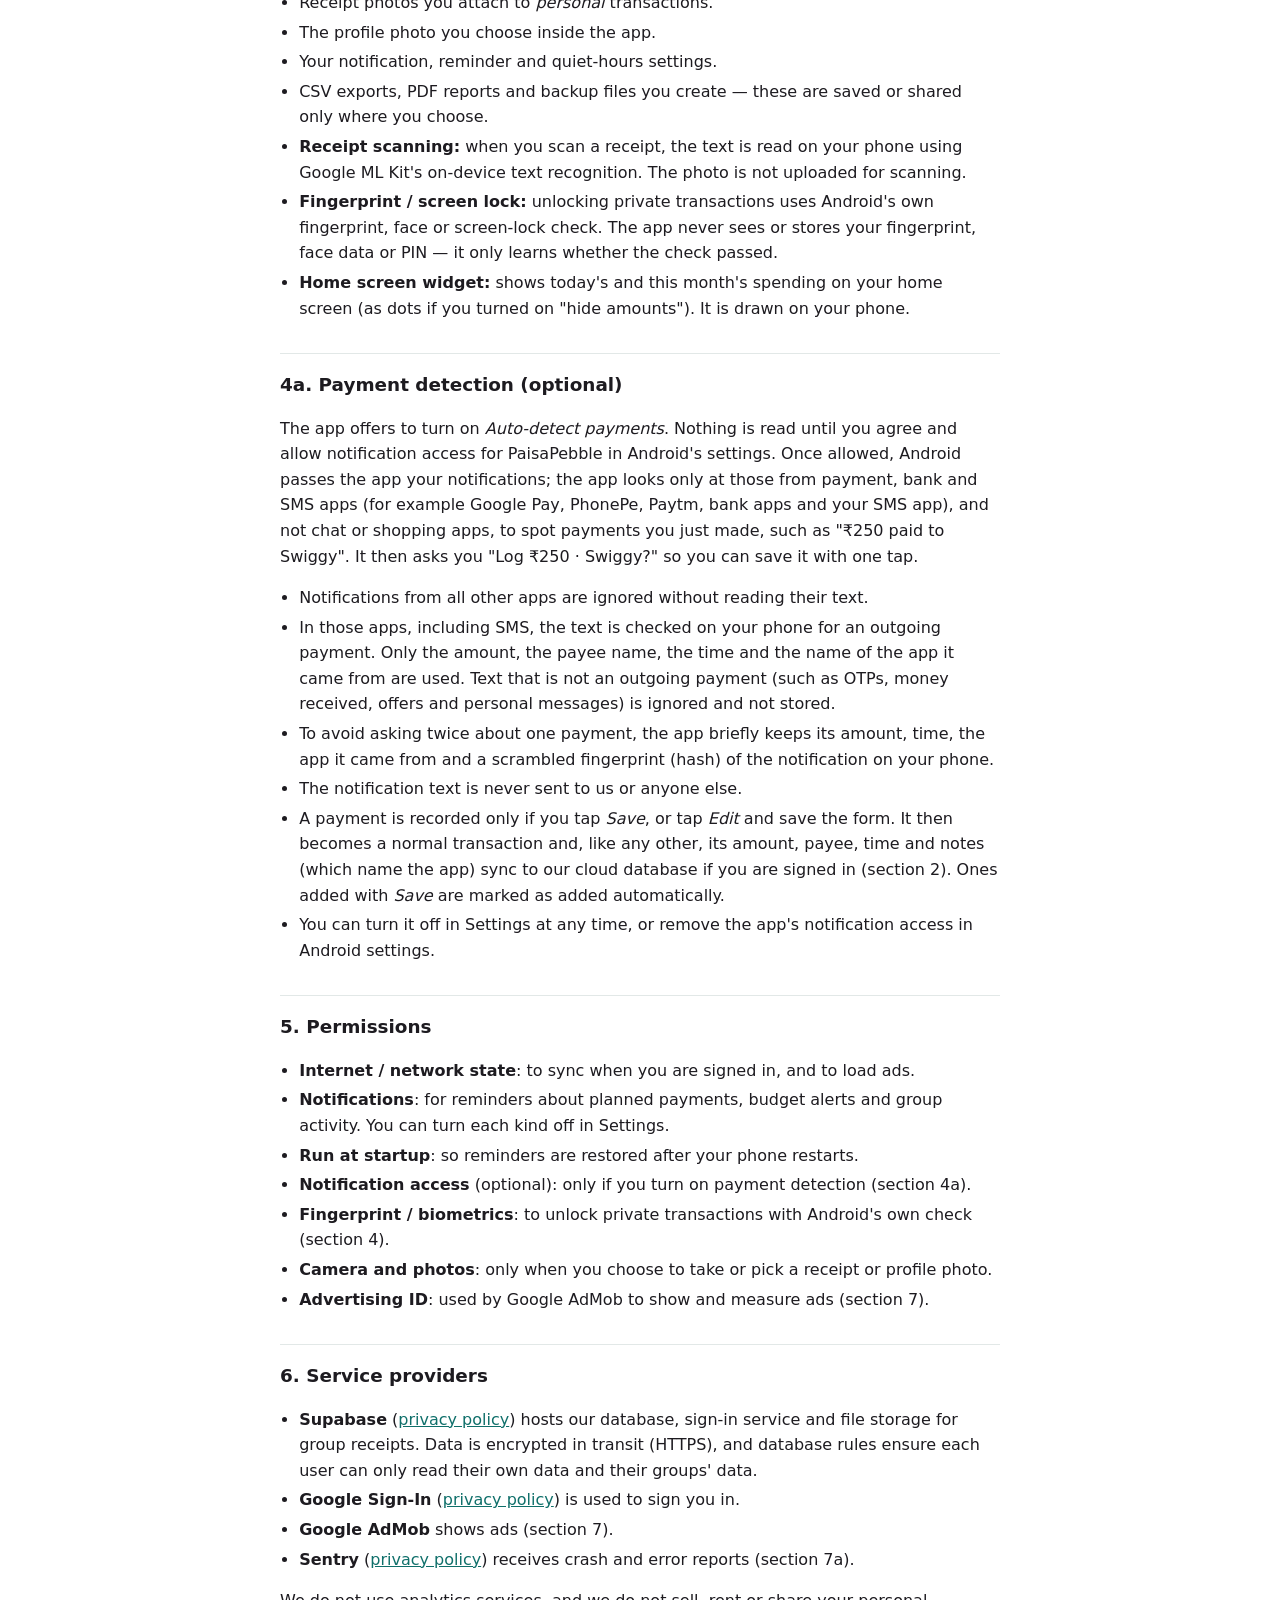
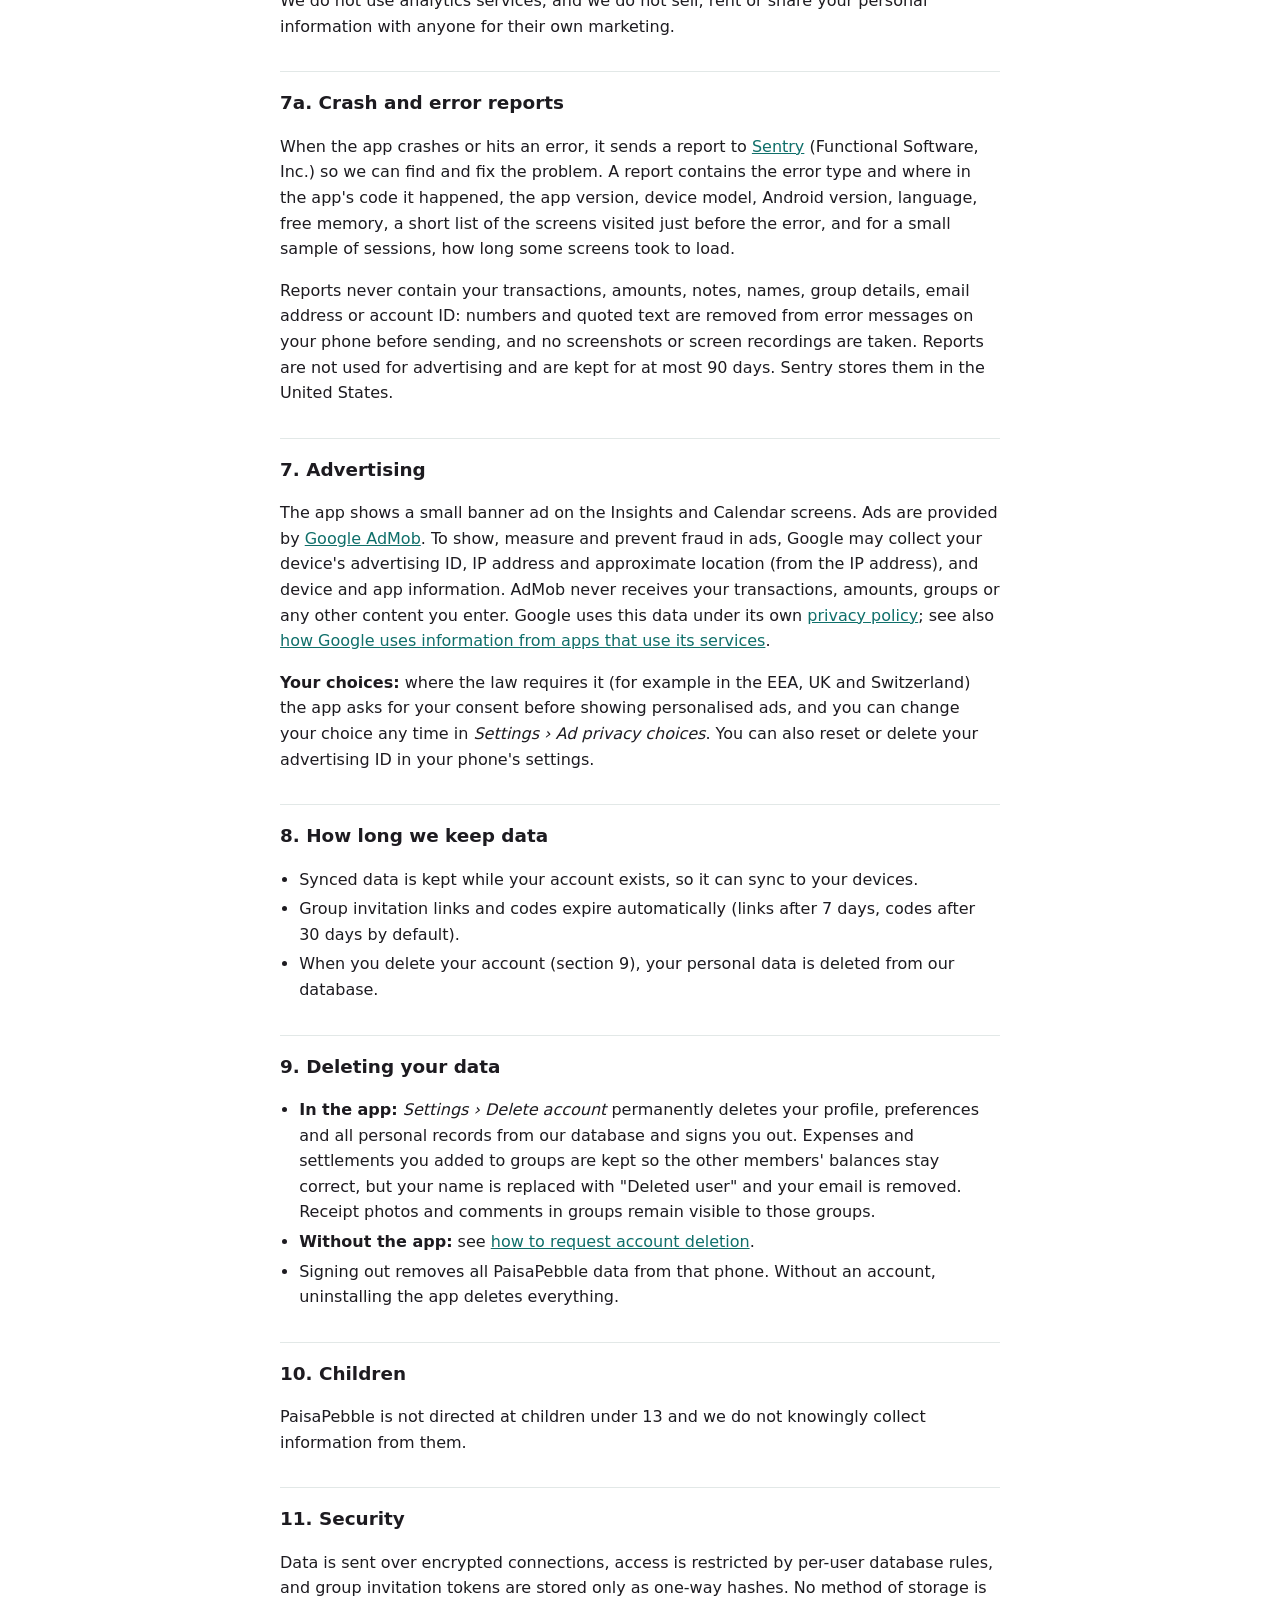
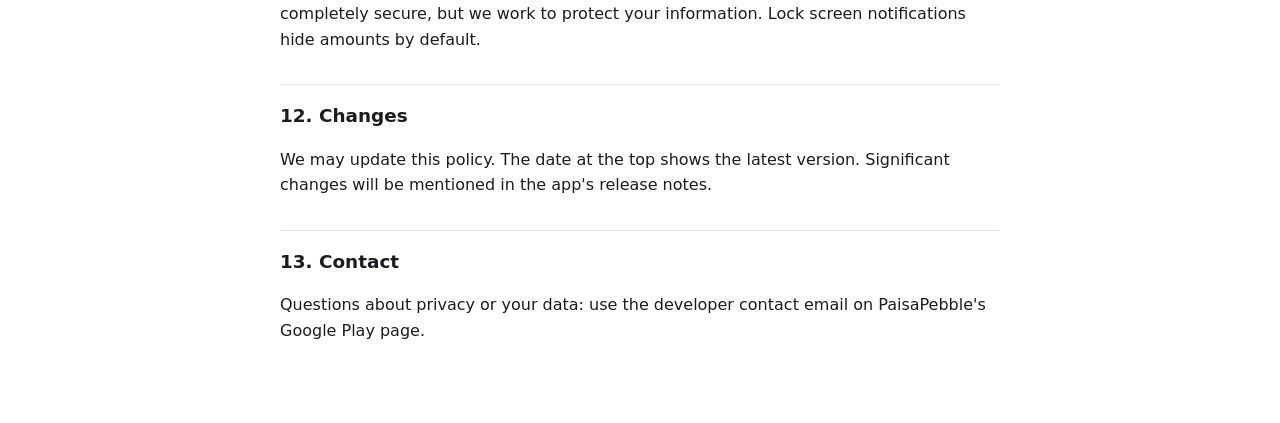
==== commit 8858fa4a: "PaisaPebble privacy policy: correct payment detection details Co-Authored-By: Claude Opus 5.5 <norep" ====
--- a/paisapebble/privacy-policy.html
+++ b/paisapebble/privacy-policy.html
@@ -86,19 +86,23 @@
 
 <h2>4a. Payment detection (optional)</h2>
 <p>The app offers to turn on <em>Auto-detect payments</em>. Nothing is read until you agree and
-allow notification access for PaisaPebble in Android's settings. Once allowed, the app reads notifications from payment, bank and SMS apps (for example Google Pay, PhonePe, Paytm, bank
-apps and your SMS app) to spot payments you just made, such as "₹250 paid to Swiggy". It then asks
+allow notification access for PaisaPebble in Android's settings. Once allowed, Android passes
+the app your notifications; the app looks only at those from payment, bank and SMS apps (for example
+Google Pay, PhonePe, Paytm, bank apps and your SMS app), and not chat or shopping apps, to spot payments you just made, such as "₹250 paid to Swiggy". It then asks
 you "Log ₹250 · Swiggy?" so you can save it with one tap.</p>
 <ul>
-  <li>Only notifications from those kinds of apps are looked at; all others are ignored.</li>
-  <li>Only the amount and the payee name are taken from a payment notification. The rest of the
-      text — and any notification that is not an outgoing payment (OTPs, money received, offers,
-      reminders, personal messages) — is ignored and not stored.</li>
-  <li>This happens entirely on your phone. Notification content is never sent to us or anyone
-      else.</li>
-  <li>A payment is recorded only if you tap <em>Save</em> or <em>Edit</em>. It then becomes a normal
-      transaction, marked as added automatically (synced like any other if you are signed in,
-      section 2).</li>
+  <li>Notifications from all other apps are ignored without reading their text.</li>
+  <li>In those apps, including SMS, the text is checked on your phone for an outgoing payment. Only
+      the amount, the payee name, the time and the name of the app it came from are used. Text that
+      is not an outgoing payment (such as OTPs, money received, offers and personal messages) is
+      ignored and not stored.</li>
+  <li>To avoid asking twice about one payment, the app briefly keeps its amount, time, the app it
+      came from and a scrambled fingerprint (hash) of the notification on your phone.</li>
+  <li>The notification text is never sent to us or anyone else.</li>
+  <li>A payment is recorded only if you tap <em>Save</em>, or tap <em>Edit</em> and save the form.
+      It then becomes a normal transaction and, like any other, its amount, payee, time and notes
+      (which name the app) sync to our cloud database if you are signed in (section 2). Ones added
+      with <em>Save</em> are marked as added automatically.</li>
   <li>You can turn it off in Settings at any time, or remove the app's notification access in
       Android settings.</li>
 </ul>
